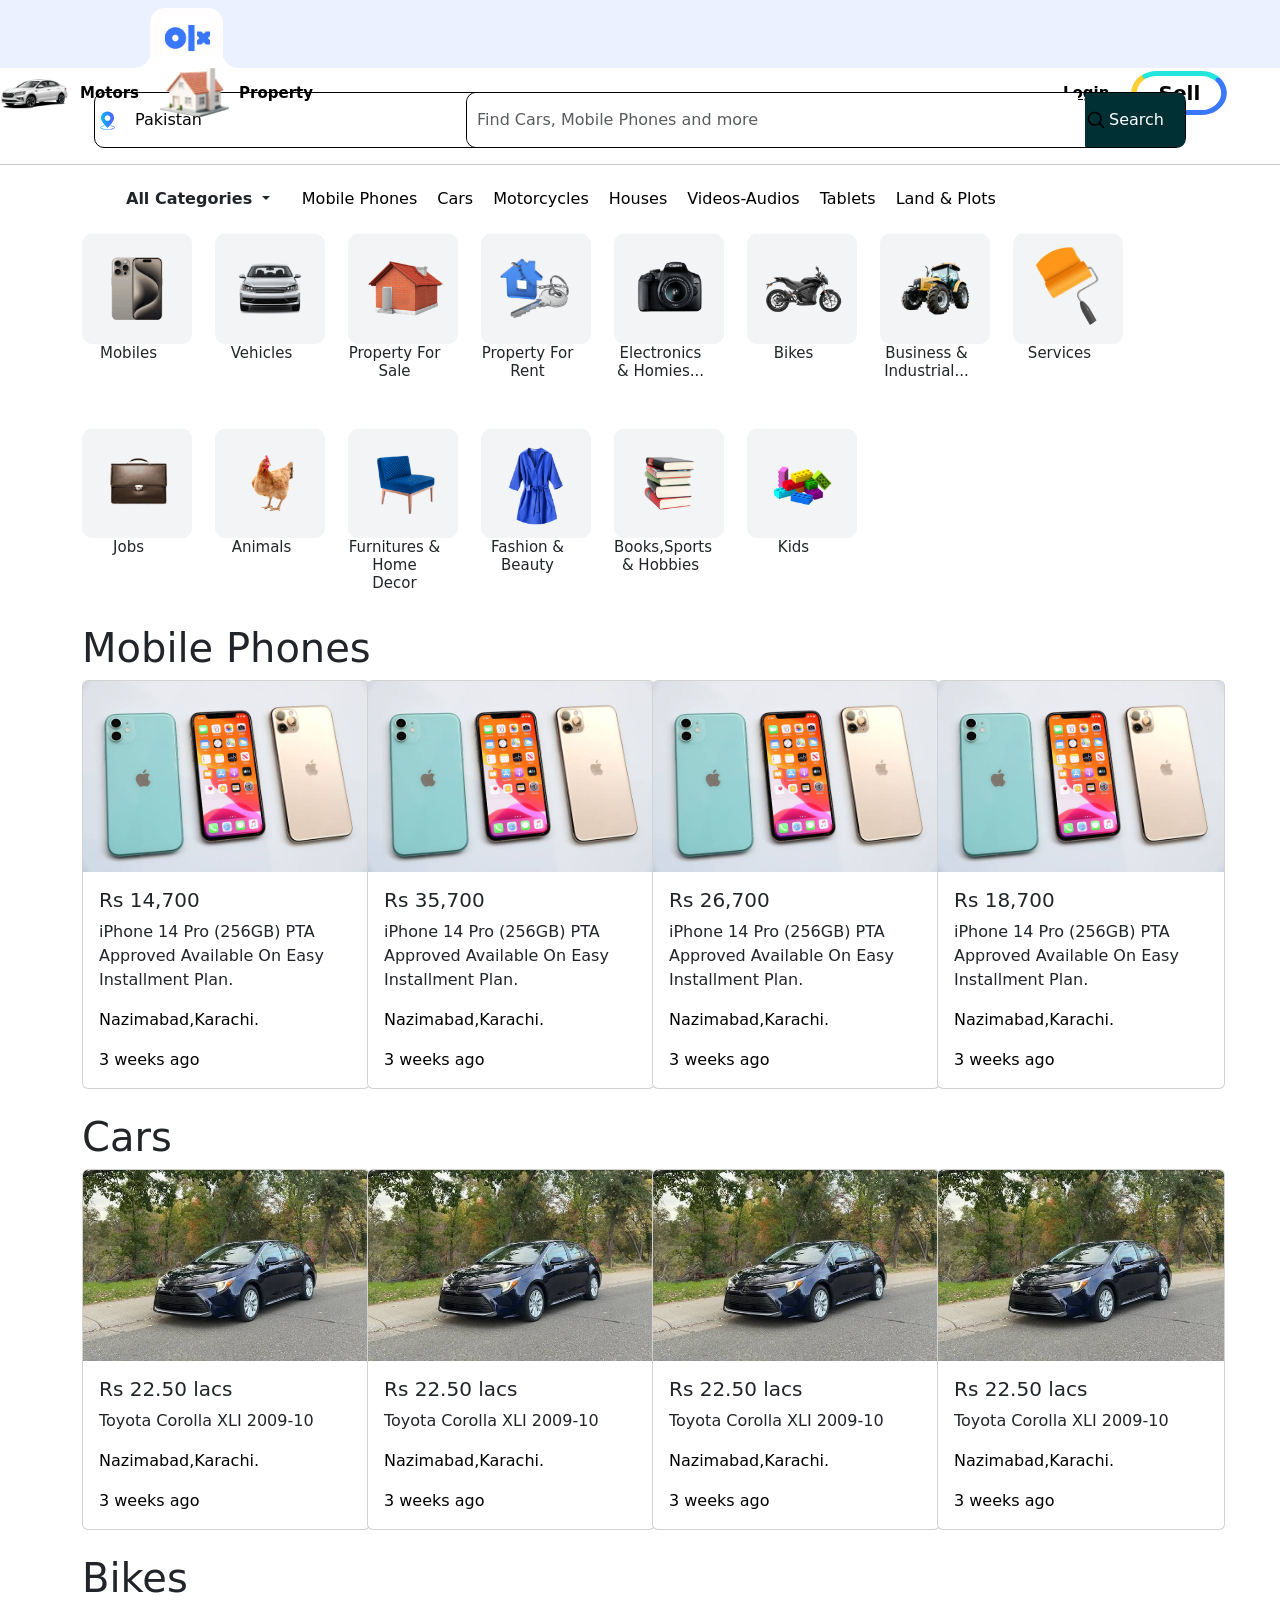
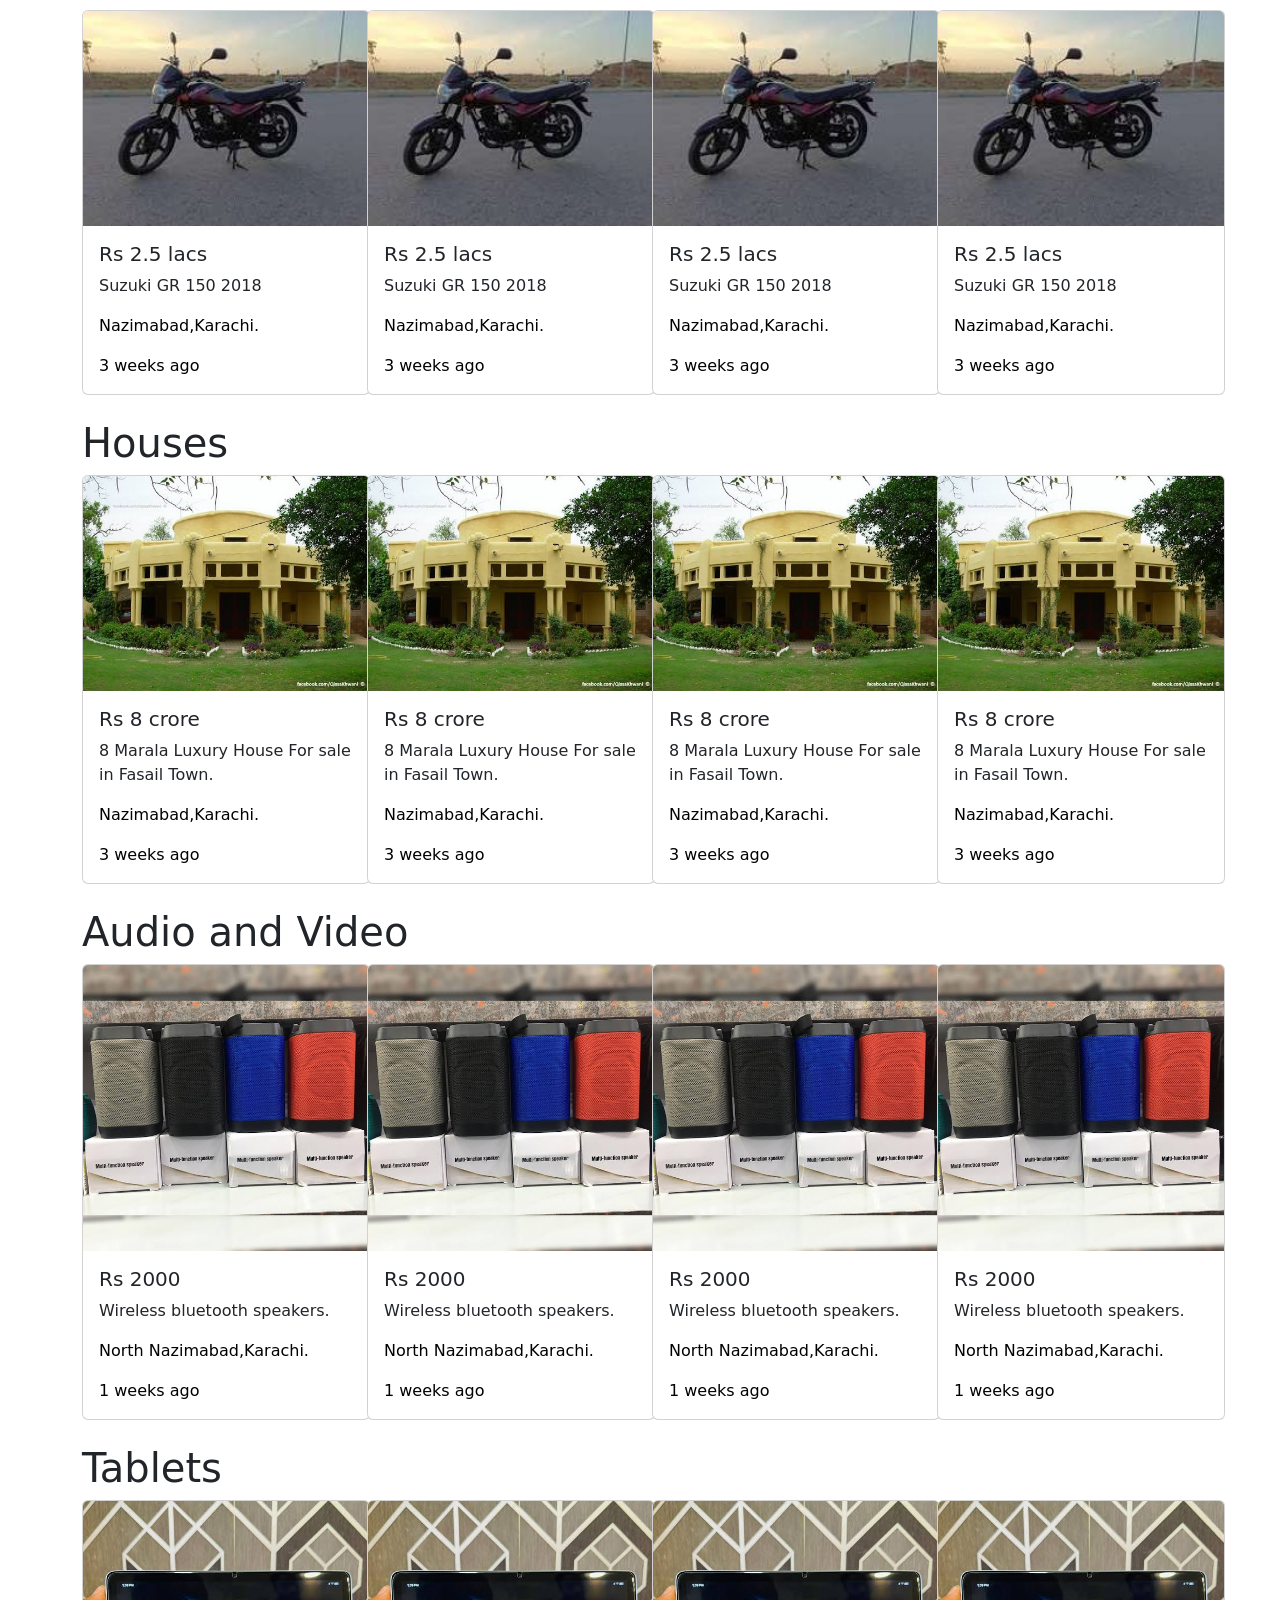
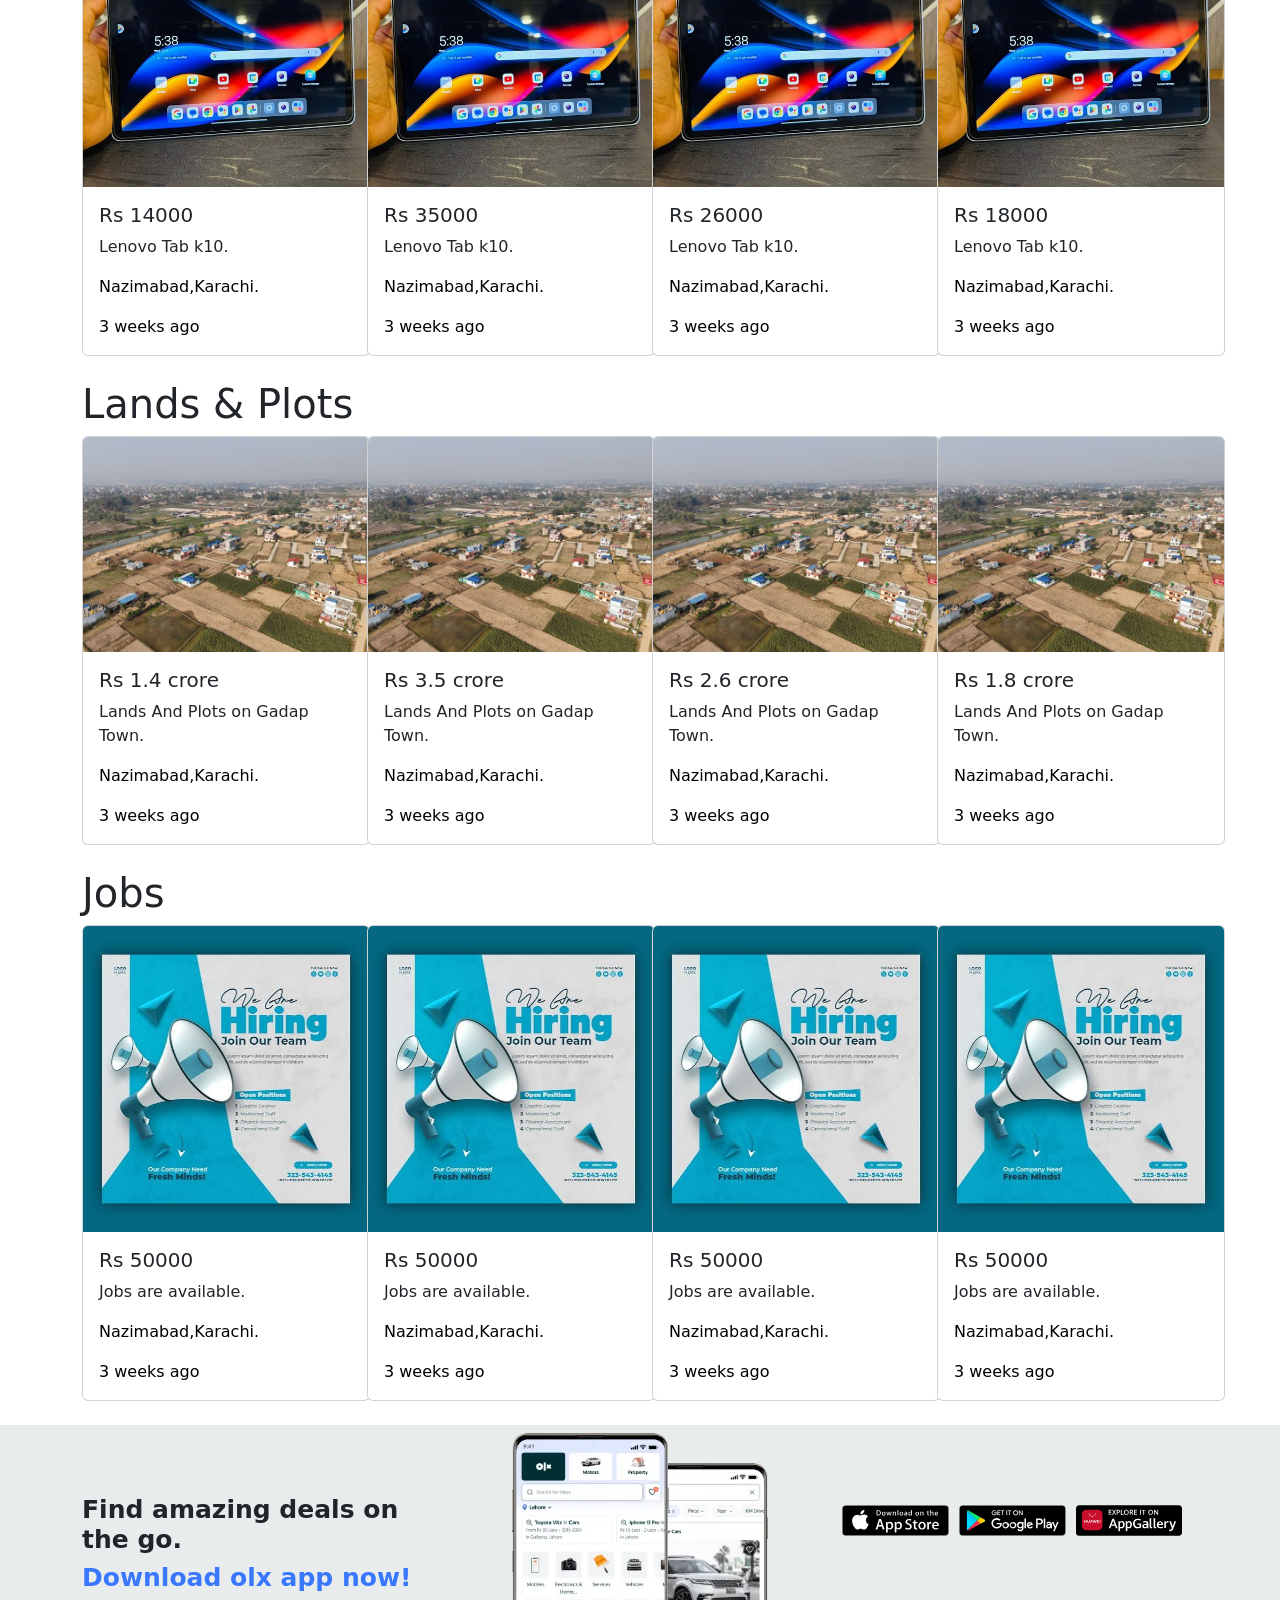
==== index.html @ b4e0772f "Olx Version" ====
<!DOCTYPE html>
<html lang="en">
<head>
    <meta charset="UTF-8">
    <meta name="viewport" content="width=device-width, initial-scale=1.0">
    <link href="https://cdn.jsdelivr.net/npm/bootstrap@5.3.8/dist/css/bootstrap.min.css" rel="stylesheet">
    <link rel="stylesheet" href="style.css">
</head>
<body>
    <nav>
        <div class="navbar" id="nav">
            <div class="logogroup">
            <div class="logo">
                <img src="assets/logo.jpeg" alt="" width="50px" height="50px">
            </div>
                <div class="boxb"></div>
                <div class="boxr"></div>
                <div class="boxl"></div>
            </div>
            <div class="nav-items">
                
            <div class="nav-items1">
                <div class="navimgtxt1">
                    <img src="assets/navcar.png" alt="" width="70px">
                    <a href="#">Motors</a>
                </div>
                 <div class="navimgtxt2">
                    <img src="assets/navproperty.png" alt="" width="70px">
                    <a href="#">Property</a>
                </div>
            </div>
            <div class="nav-items2">
                <div class="navimgtxt3">
                    <a href="#">Login</a>
                </div>
                 <div class="navimgtxt4">
                    <a href="#">Sell</a>
                </div>
            </div>
            </div>
        </div>
    </nav>
  

<br>
<section>
    <div class="container">
  <div class="container text-center">
  <div class="row">
    <div class="col-sm-12 col-md-6 col-lg-4">
  <select class="form-select custom-country" aria-disabled="Pakistan" >
  <option selected disabled>Pakistan <hr></option>
  <option value="1">Lahore <hr></option>
  <option value="2">Karachi <hr></option>
  <option value="3">Faislabad <hr></option>
  <option value="4">Islamabad <hr></option>
  <option value="5">Rawalpindi</option>
</select>
    </div>
    <div class="col-sm-12 col-md-6 col-lg-8">
        <form class="d-flex input-group search-form" role="search">
     <input class="form-control me-2 custom-search" type="search" placeholder="Find Cars, Mobile Phones and more" aria-label="Search">
        <button class="btn btn-outline-success srbtncolor" type="submit">Search</button>
      </form>
    </div>
  </div>
</div>
</div>
</section>
<hr>

<section>
    <div class="container text-center">
  <div class="row">
    <div class="col-sm-12">
        <ul>
           <div class="dropdown">
  <a class="btn dropdown-toggle custom-dropdown" href="#" role="button" data-bs-toggle="dropdown" aria-expanded="false">
    All Categories
  </a>
  <ul class="dropdown-menu custom-menu">
      <table>
            <tr>
                <th>Shop and learn</th>
                <th>Account</th>
                <th>Apple store</th>
                <th>For business</th>
                <th>Apple values</th>
            </tr>
            <tr>
                <td>Store</td>
                <td>Manage your account</td>
                <td>Find a store</td>
                <td>Apple and business</td>
                <td>Accessibility</td>
            </tr>
              <tr>
                <td>Mac</td>
                <td>Apple store account</td>
                <td>Genius bar</td>
                <td>Shop for business</td>
                <td>Education</td>
            </tr>
              <tr>
                <td>Ipasd</td>
                <td>icloude.com</td>
                <td>Today at apple</td>
                <td></td>
                <td>Environment</td>
            </tr>
              <tr>
                <td>Iphone</td>
                <td></td>
                <td>Group reservation</td>
                <th>For Education</th>
                <td>Inclusion and diversity</td>
            </tr>
              <tr>
                <td>Watch</td>
                <th>Entertainment</th>
                <td>Apple camp</td>
                <td>Apple education</td>
                <td>Privacy</td>
            </tr>
              <tr>
                <td>Vision</td>
                <td>Apple one</td>
                <td>Apple store app</td>
                <td>Shop for k-12</td>
                <td>Racial equity and justice</td>
            </tr>
              <tr>
                <td>Airpods</td>
                <td>Apple TV</td>
                <td>Certified Refurbished</td>
                <td>Shop for collage</td>
                <td>Supply chain innovation</td>
            </tr>
              <tr>
                <td>TV Home</td>
                <td>Apple Music</td>
                <td>Apple upgrade</td>
                <th>For health care</th>
                <td></td>
            </tr>
                <tr>
                <td>Airtags</td>
                <td>Apple arcade</td>
                <td>Apple trade in</td>
                <td>Apple health and care</td>
                <th>About people</th>
            </tr>
                <tr>
                <td>Accessories</td>
                <td>Apple Fitness+</td>
                <td>Financing</td>
                <td></td>
                <td>Newsroom</td>
            </tr>
                <tr>
                <td>Gift cards</td>
                <td>Apple News+</td>
                <td>Carrer deals at apple</td>
                <th>For Government</th>
                <td>Apple leadership</td>
            </tr>
                <tr>
                <td></td>
                <td>Apple Podcasts</td>
                <td>Order status</td>
                <td>Apple and Government</td>
                <td>Carrer opportunities</td>
            </tr>
                <tr>
                <th>Apple Wallets</th>
                <td>Apple books</td>
                <td>Shopping help</td>
                <td>Shop for veterans and military</td>
                <td>Investors</td>
            </tr>
                <tr>
                <td>Wallets</td>
                <td>App store</td>
                <td></td>
                <td>Shop for state and local employees</td>
                <td>Ethics and compliance</td>
            </tr>
                <tr>
                <td>Apple ard</td>
                <td></td>
                <td></td>
                <td>Shop for federal employees</td>
                <td>Events</td>
            </tr>
                <tr>
                <td>Apple pay</td>
                <td></td>
                <td></td>
                <td></td>
                <td>Contact Apple</td>
            </tr>
                <tr>
                <td>Apple cash</td>
                <td></td>
                <td></td>
                <td></td>
                <td></td>
            </tr>
        </table>>
  </ul>
</div>
            <li><a href="#">Mobile Phones</a></li>
            <li><a href="#">Cars</a></li>
            <li><a href="#">Motorcycles</a></li>
            <li><a href="#">Houses</a></li>
            <li><a href="#">Videos-Audios</a></li>
            <li><a href="#">Tablets</a></li>
            <li><a href="#">Land & Plots</a></li>
        </ul>
    </div>
  </div>
</div>
</section>
<div class="container">
    <div class="row">
        <div class="images">
     <div class="col-sm-1">
     <div class="img1"><img src="assets/iphone.png" alt="" width="110px">
        <h3>Mobiles</h3>
     </div>
     </div>
       <div class="col-sm-1">
     <div class="img1"><img src="assets/car.png" alt="" width="110px">
        <h3>Vehicles</h3>
     </div>
     </div>
       <div class="col-sm-1">
     <div class="img1"><img src="assets/propsale.png" alt="" width="110px">
        <h3>Property For Sale</h3>
     </div>
     </div>
       <div class="col-sm-1">
     <div class="img1"><img src="assets/proprnt.png" alt="" width="110px">
        <h3>Property For Rent</h3>
     </div>
     </div>
       <div class="col-sm-1">
     <div class="img1"><img src="assets/camera.png" alt="" width="110px">
        <h3>Electronics & Homies...</h3>
     </div>
     </div>
       <div class="col-sm-1">
     <div class="img1"><img src="assets/bike.png" alt="" width="110px">
        <h3>Bikes</h3>
     </div>
     </div>
       <div class="col-sm-1">
     <div class="img1"><img src="assets/truck.png" alt="" width="110px">
        <h3>Business & Industrial...</h3>
     </div>
     </div>
       <div class="col-sm-1">
     <div class="img1"><img src="assets/brush.png" alt="" width="110px">
        <h3>Services</h3>
     </div>
     </div>
       <div class="col-sm-1">
     <div class="img1"><img src="assets/bag.png" alt="" width="110px">
        <h3>Jobs</h3>
     </div>
     </div>
       <div class="col-sm-1">
     <div class="img1"><img src="assets/chick.png" alt="" width="110px">
        <h3>Animals</h3>
     </div>
     </div>
       <div class="col-sm-1">
     <div class="img1"><img src="assets/chair.png" alt="" width="110px">
        <h3>Furnitures & Home Decor</h3>
     </div>
     </div>
       <div class="col-sm-1">
     <div class="img1"><img src="assets/clothes.png" alt="" width="110px">
        <h3>Fashion & Beauty</h3>
     </div>
     </div>
       <div class="col-sm-1">
     <div class="img1"><img src="assets/books.png" alt="" width="110px">
        <h3>Books,Sports & Hobbies</h3>
     </div>
     </div>
       <div class="col-sm-1">
     <div class="img1"><img src="assets/toys.png" alt="" width="110px">
        <h3>Kids</h3>
     </div>
     </div>

     </div>
    </div>
</div>
 <br>
   
<div class="container">
    <div class="row">
         <h1>Mobile Phones</h1>
        <div class="col-sm-3">
            <div class="card" style="width: 18rem;">
  <img src="assets/mobiles.jfif" class="card-img-top" alt="...">
  <div class="card-body">
    <h5 class="card-title">Rs 14,700</h5>
    <p class="card-text">iPhone 14 Pro (256GB) PTA Approved Available On Easy Installment Plan.</p>
    <p class="card-text cardtxt">Nazimabad,Karachi. <ago class="z"></ago></p>
    <p class="card-text cardtxt">3 weeks ago</p>
  </div>
</div>
        </div>
         <div class="col-sm-3">
            <div class="card" style="width: 18rem;">
  <img src="assets/mobiles.jfif" class="card-img-top" alt="...">
  <div class="card-body">
    <h5 class="card-title">Rs 35,700</h5>
    <p class="card-text">iPhone 14 Pro (256GB) PTA Approved Available On Easy Installment Plan.</p>
    <p class="card-text cardtxt">Nazimabad,Karachi. <ago class="z"></ago></p>
    <p class="card-text cardtxt">3 weeks ago</p>
  </div>
</div>
        </div>
         <div class="col-sm-3">
            <div class="card" style="width: 18rem;">
  <img src="assets/mobiles.jfif" class="card-img-top" alt="...">
  <div class="card-body">
    <h5 class="card-title">Rs 26,700</h5>
    <p class="card-text">iPhone 14 Pro (256GB) PTA Approved Available On Easy Installment Plan.</p>
    <p class="card-text cardtxt">Nazimabad,Karachi. <ago class="z"></ago></p>
    <p class="card-text cardtxt">3 weeks ago</p>
  </div>
</div>
        </div>
         <div class="col-sm-3">
            <div class="card" style="width: 18rem;">
  <img src="assets/mobiles.jfif" class="card-img-top" alt="...">
  <div class="card-body">
    <h5 class="card-title">Rs 18,700</h5>
    <p class="card-text">iPhone 14 Pro (256GB) PTA Approved Available On Easy Installment Plan.</p>
    <p class="card-text cardtxt">Nazimabad,Karachi. <ago class="z"></ago></p>
    <p class="card-text cardtxt">3 weeks ago</p>
  </div>
</div>
        </div>
        
    </div>
</div>
<br>
<div class="container">
    <div class="row">
         <h1>Cars</h1>
        <div class="col-sm-3">
            <div class="card" style="width: 18rem;">
  <img src="assets/corolla.jfif" class="card-img-top" alt="...">
  <div class="card-body">
    <h5 class="card-title">Rs 22.50 lacs</h5>
    <p class="card-text">Toyota Corolla XLI 2009-10</p>
    <p class="card-text cardtxt">Nazimabad,Karachi. <ago class="z"></ago></p>
    <p class="card-text cardtxt">3 weeks ago</p>
  </div>
</div>
        </div>
         <div class="col-sm-3">
            <div class="card" style="width: 18rem;">
  <img src="assets/corolla.jfif" class="card-img-top" alt="...">
  <div class="card-body">
    <h5 class="card-title">Rs 22.50 lacs</h5>
    <p class="card-text">Toyota Corolla XLI 2009-10</p>
    <p class="card-text cardtxt">Nazimabad,Karachi. <ago class="z"></ago></p>
    <p class="card-text cardtxt">3 weeks ago</p>
  </div>
</div>
        </div>
         <div class="col-sm-3">
            <div class="card" style="width: 18rem;">
  <img src="assets/corolla.jfif" class="card-img-top" alt="...">
  <div class="card-body">
    <h5 class="card-title">Rs 22.50 lacs</h5>
    <p class="card-text">Toyota Corolla XLI 2009-10</p>
    <p class="card-text cardtxt">Nazimabad,Karachi. <ago class="z"></ago></p>
    <p class="card-text cardtxt">3 weeks ago</p>
  </div>
</div>
        </div>
         <div class="col-sm-3">
            <div class="card" style="width: 18rem;">
  <img src="assets/corolla.jfif" class="card-img-top" alt="...">
  <div class="card-body">
    <h5 class="card-title">Rs 22.50 lacs</h5>
    <p class="card-text">Toyota Corolla XLI 2009-10</p>
    <p class="card-text cardtxt">Nazimabad,Karachi. <ago class="z"></ago></p>
    <p class="card-text cardtxt">3 weeks ago</p>
  </div>
</div>
        </div>
        
    </div>
</div>
<br>
<div class="container">
    <div class="row">
         <h1>Bikes</h1>
        <div class="col-sm-3">
            <div class="card" style="width: 18rem;">
  <img src="assets/150.jfif" class="card-img-top" alt="...">
  <div class="card-body">
    <h5 class="card-title">Rs 2.5 lacs</h5>
    <p class="card-text">Suzuki GR 150 2018</p>
    <p class="card-text cardtxt">Nazimabad,Karachi. <ago class="z"></ago></p>
    <p class="card-text cardtxt">3 weeks ago</p>
  </div>
</div>
        </div>
         <div class="col-sm-3">
            <div class="card" style="width: 18rem;">
  <img src="assets/150.jfif" class="card-img-top" alt="...">
  <div class="card-body">
    <h5 class="card-title">Rs 2.5 lacs</h5>
    <p class="card-text">Suzuki GR 150 2018</p>
    <p class="card-text cardtxt">Nazimabad,Karachi. <ago class="z"></ago></p>
    <p class="card-text cardtxt">3 weeks ago</p>
  </div>
</div>
        </div>
         <div class="col-sm-3">
            <div class="card" style="width: 18rem;">
  <img src="assets/150.jfif" class="card-img-top" alt="...">
  <div class="card-body">
    <h5 class="card-title">Rs 2.5 lacs</h5>
    <p class="card-text">Suzuki GR 150 2018</p>
    <p class="card-text cardtxt">Nazimabad,Karachi. <ago class="z"></ago></p>
    <p class="card-text cardtxt">3 weeks ago</p>
  </div>
</div>
        </div>
         <div class="col-sm-3">
            <div class="card" style="width: 18rem;">
  <img src="assets/150.jfif" class="card-img-top" alt="...">
  <div class="card-body">
    <h5 class="card-title">Rs 2.5 lacs</h5>
    <p class="card-text">Suzuki GR 150 2018</p>
    <p class="card-text cardtxt">Nazimabad,Karachi. <ago class="z"></ago></p>
    <p class="card-text cardtxt">3 weeks ago</p>
  </div>
</div>
        </div>
        
    </div>
</div>
<br>
<div class="container">
    <div class="row">
         <h1>Houses</h1>
        <div class="col-sm-3">
            <div class="card" style="width: 18rem;">
  <img src="assets/houses.jfif" class="card-img-top" alt="...">
  <div class="card-body">
    <h5 class="card-title">Rs 8 crore</h5>
    <p class="card-text">8 Marala Luxury House For sale in Fasail Town.</p>
    <p class="card-text cardtxt">Nazimabad,Karachi. <ago class="z"></ago></p>
    <p class="card-text cardtxt">3 weeks ago</p>
  </div>
</div>
        </div>
         <div class="col-sm-3">
            <div class="card" style="width: 18rem;">
  <img src="assets/houses.jfif" class="card-img-top" alt="...">
  <div class="card-body">
    <h5 class="card-title">Rs 8 crore</h5>
    <p class="card-text">8 Marala Luxury House For sale in Fasail Town.</p>
    <p class="card-text cardtxt">Nazimabad,Karachi. <ago class="z"></ago></p>
    <p class="card-text cardtxt">3 weeks ago</p>
  </div>
</div>
        </div>
         <div class="col-sm-3">
            <div class="card" style="width: 18rem;">
  <img src="assets/houses.jfif" class="card-img-top" alt="...">
  <div class="card-body">
    <h5 class="card-title">Rs 8 crore</h5>
    <p class="card-text">8 Marala Luxury House For sale in Fasail Town.</p>
    <p class="card-text cardtxt">Nazimabad,Karachi. <ago class="z"></ago></p>
    <p class="card-text cardtxt">3 weeks ago</p>
  </div>
</div>
        </div>
         <div class="col-sm-3">
            <div class="card" style="width: 18rem;">
  <img src="assets/houses.jfif" class="card-img-top" alt="...">
  <div class="card-body">
    <h5 class="card-title">Rs 8 crore</h5>
    <p class="card-text">8 Marala Luxury House For sale in Fasail Town.</p>
    <p class="card-text cardtxt">Nazimabad,Karachi. <ago class="z"></ago></p>
    <p class="card-text cardtxt">3 weeks ago</p>
  </div>
</div>
        </div>
        
    </div>
</div>
<br>
<div class="container">
    <div class="row">
         <h1>Audio and Video</h1>
        <div class="col-sm-3">
            <div class="card" style="width: 18rem;">
  <img src="assets/speaker.jfif" class="card-img-top" alt="...">
  <div class="card-body">
    <h5 class="card-title">Rs 2000</h5>
    <p class="card-text">Wireless bluetooth speakers.</p>
    <p class="card-text cardtxt">North Nazimabad,Karachi. <ago class="z"></ago></p>
    <p class="card-text cardtxt">1 weeks ago</p>
  </div>
</div>
        </div>
         <div class="col-sm-3">
            <div class="card" style="width: 18rem;">
  <img src="assets/speaker.jfif" class="card-img-top" alt="...">
  <div class="card-body">
    <h5 class="card-title">Rs 2000</h5>
    <p class="card-text">Wireless bluetooth speakers.</p>
    <p class="card-text cardtxt">North Nazimabad,Karachi. <ago class="z"></ago></p>
    <p class="card-text cardtxt">1 weeks ago</p>
  </div>
</div>
        </div>
         <div class="col-sm-3">
            <div class="card" style="width: 18rem;">
  <img src="assets/speaker.jfif" class="card-img-top" alt="...">
  <div class="card-body">
    <h5 class="card-title">Rs 2000</h5>
    <p class="card-text">Wireless bluetooth speakers.</p>
    <p class="card-text cardtxt">North Nazimabad,Karachi. <ago class="z"></ago></p>
    <p class="card-text cardtxt">1 weeks ago</p>
  </div>
</div>
        </div>
         <div class="col-sm-3">
            <div class="card" style="width: 18rem;">
  <img src="assets/speaker.jfif" class="card-img-top" alt="...">
  <div class="card-body">
    <h5 class="card-title">Rs 2000</h5>
    <p class="card-text">Wireless bluetooth speakers.</p>
    <p class="card-text cardtxt">North Nazimabad,Karachi. <ago class="z"></ago></p>
    <p class="card-text cardtxt">1 weeks ago</p>
  </div>
</div>
        </div>
        
    </div>
</div>
<br>
<div class="container">
    <div class="row">
         <h1>Tablets</h1>
        <div class="col-sm-3">
            <div class="card" style="width: 18rem;">
  <img src="assets/tablets.jfif" class="card-img-top" alt="...">
  <div class="card-body">
    <h5 class="card-title">Rs 14000</h5>
    <p class="card-text">Lenovo Tab k10.</p>
    <p class="card-text cardtxt">Nazimabad,Karachi. <ago class="z"></ago></p>
    <p class="card-text cardtxt">3 weeks ago</p>
  </div>
</div>
        </div>
         <div class="col-sm-3">
            <div class="card" style="width: 18rem;">
  <img src="assets/tablets.jfif" class="card-img-top" alt="...">
  <div class="card-body">
    <h5 class="card-title">Rs 35000</h5>
    <p class="card-text">Lenovo Tab k10.</p>
    <p class="card-text cardtxt">Nazimabad,Karachi. <ago class="z"></ago></p>
    <p class="card-text cardtxt">3 weeks ago</p>
  </div>
</div>
        </div>
         <div class="col-sm-3">
            <div class="card" style="width: 18rem;">
  <img src="assets/tablets.jfif" class="card-img-top" alt="...">
  <div class="card-body">
    <h5 class="card-title">Rs 26000</h5>
    <p class="card-text">Lenovo Tab k10.</p>
    <p class="card-text cardtxt">Nazimabad,Karachi. <ago class="z"></ago></p>
    <p class="card-text cardtxt">3 weeks ago</p>
  </div>
</div>
        </div>
         <div class="col-sm-3">
            <div class="card" style="width: 18rem;">
  <img src="assets/tablets.jfif" class="card-img-top" alt="...">
  <div class="card-body">
    <h5 class="card-title">Rs 18000</h5>
    <p class="card-text">Lenovo Tab k10.</p>
    <p class="card-text cardtxt">Nazimabad,Karachi. <ago class="z"></ago></p>
    <p class="card-text cardtxt">3 weeks ago</p>
  </div>
</div>
        </div>
        
    </div>
</div>
<br>
<div class="container">
    <div class="row">
         <h1>Lands & Plots</h1>
        <div class="col-sm-3">
            <div class="card" style="width: 18rem;">
  <img src="assets/lands.jfif" class="card-img-top" alt="...">
  <div class="card-body">
    <h5 class="card-title">Rs 1.4 crore</h5>
    <p class="card-text">Lands And Plots on Gadap Town.</p>
    <p class="card-text cardtxt">Nazimabad,Karachi. <ago class="z"></ago></p>
    <p class="card-text cardtxt">3 weeks ago</p>
  </div>
</div>
        </div>
         <div class="col-sm-3">
            <div class="card" style="width: 18rem;">
  <img src="assets/lands.jfif" class="card-img-top" alt="...">
  <div class="card-body">
    <h5 class="card-title">Rs 3.5 crore</h5>
    <p class="card-text">Lands And Plots on Gadap Town.</p>
    <p class="card-text cardtxt">Nazimabad,Karachi. <ago class="z"></ago></p>
    <p class="card-text cardtxt">3 weeks ago</p>
  </div>
</div>
        </div>
         <div class="col-sm-3">
            <div class="card" style="width: 18rem;">
  <img src="assets/lands.jfif" class="card-img-top" alt="...">
  <div class="card-body">
    <h5 class="card-title">Rs 2.6 crore</h5>
    <p class="card-text">Lands And Plots on Gadap Town.</p>
    <p class="card-text cardtxt">Nazimabad,Karachi. <ago class="z"></ago></p>
    <p class="card-text cardtxt">3 weeks ago</p>
  </div>
</div>
        </div>
         <div class="col-sm-3">
            <div class="card" style="width: 18rem;">
  <img src="assets/lands.jfif" class="card-img-top" alt="...">
  <div class="card-body">
    <h5 class="card-title">Rs 1.8 crore</h5>
    <p class="card-text">Lands And Plots on Gadap Town.</p>
    <p class="card-text cardtxt">Nazimabad,Karachi. <ago class="z"></ago></p>
    <p class="card-text cardtxt">3 weeks ago</p>
  </div>
</div>
        </div>
        
    </div>
</div>
<br>
<div class="container">
    <div class="row">
         <h1>Jobs</h1>
        <div class="col-sm-3">
            <div class="card" style="width: 18rem;">
  <img src="assets/post job.jfif" class="card-img-top" alt="...">
  <div class="card-body">
    <h5 class="card-title">Rs 50000</h5>
    <p class="card-text">Jobs are available.</p>
    <p class="card-text cardtxt">Nazimabad,Karachi. <ago class="z"></ago></p>
    <p class="card-text cardtxt">3 weeks ago</p>
  </div>
</div>
        </div>
         <div class="col-sm-3">
            <div class="card" style="width: 18rem;">
  <img src="assets/post job.jfif" class="card-img-top" alt="...">
  <div class="card-body">
    <h5 class="card-title">Rs 50000</h5>
    <p class="card-text">Jobs are available.</p>
    <p class="card-text cardtxt">Nazimabad,Karachi. <ago class="z"></ago></p>
    <p class="card-text cardtxt">3 weeks ago</p>
  </div>
</div>
        </div>
         <div class="col-sm-3">
            <div class="card" style="width: 18rem;">
  <img src="assets/post job.jfif" class="card-img-top" alt="...">
  <div class="card-body">
    <h5 class="card-title">Rs 50000</h5>
    <p class="card-text">Jobs are available.</p>
    <p class="card-text cardtxt">Nazimabad,Karachi. <ago class="z"></ago></p>
    <p class="card-text cardtxt">3 weeks ago</p>
  </div>
</div>
        </div>
         <div class="col-sm-3">
            <div class="card" style="width: 18rem;">
  <img src="assets/post job.jfif" class="card-img-top" alt="...">
  <div class="card-body">
    <h5 class="card-title">Rs 50000</h5>
    <p class="card-text">Jobs are available.</p>
    <p class="card-text cardtxt">Nazimabad,Karachi. <ago class="z"></ago></p>
    <p class="card-text cardtxt">3 weeks ago</p>
  </div>
</div>
        </div>
        
    </div>
</div>
<br>


      <div class="boxuf">
        <div class="container text-center">
  <div class="row">
    <div class="col-12 col-md-6 col-lg-4">
        <div class="uftxt">
        <h2 class="uftxt1">Find amazing deals on the go.</h2>  
        <h2 class="uftxt2">Download olx app now!</h2>   
        </div>
    </div>
    <div class="col-12 col-md-6 col-lg-4">
        <div class="ufimg">
      <img src="assets/ufimg.webp" alt="">
      </div>
        </div>
    <div class="col-12 col-md-6 col-lg-4">
      <div class="ufbtn">
        <img src="assets/apple btn.svg" alt="">
        <img src="assets/playstore btn.svg" alt="">
        <img src="assets/huwawe btn.svg" alt="">
      </div>
    </div>
  </div>
</div>
</body>
<script src="https://cdn.jsdelivr.net/npm/@popperjs/core@2.11.8/dist/umd/popper.min.js" integrity="sha384-I7E8VVD/ismYTF4hNIPjVp/Zjvgyol6VFvRkX/vR+Vc4jQkC+hVqc2pM8ODewa9r" crossorigin="anonymous"></script>
<script src="https://cdn.jsdelivr.net/npm/bootstrap@5.3.8/dist/js/bootstrap.min.js" integrity="sha384-G/EV+4j2dNv+tEPo3++6LCgdCROaejBqfUeNjuKAiuXbjrxilcCdDz6ZAVfHWe1Y" crossorigin="anonymous"></script>
</html>
---- style.css ----
.navbar{
display: flex;
    width: 100%;
    height: 68px;
    background-color: #EBF1FF;
    align-items: center;
    position: sticky;
    top: 2;
}
.logogroup{
    display: flex;
    align-items: end;
    justify-content: center;
}
.logo{
    margin-left: 150px; 
    border-top-left-radius: 15px;
    border-top-right-radius: 15px;
    overflow-y: hidden;
    /* border: 1px solid red; */
    background-color: rgb(255, 253, 253);
    justify-content: center;
    height: 60px;
    width: 73px;
    display: flex;
    align-items: center;
}

.boxb{
    width: 150px;
    background-color: white;
    height: 10px;
    margin-left: -125px;
}
.boxr{
    background-color: #EBF1FF;
    width: 50px;
    border-bottom-left-radius: 15px;
    height: 20px;
    margin-left: -25px;
}
.boxl{
    background-color: #EBF1FF;
    width: 55px;
    border-bottom-right-radius: 15px;
    height: 20px;
    margin-left: -178px;
}
.nav-items{
    display: flex;
    align-items: center;
    margin-right: 90px;
    gap: 750px;

}
.nav-items1{
    /* width: 30px; */
    display: flex;
    align-items: center;
    gap: 20px;
}
.navimgtxt1, .navimgtxt2{
    display: flex;
    justify-content: center;
    align-items: center;
    gap: 10px;
}
.navimgtxt1 a, .navimgtxt2 a{
    font-size: 15px;
    color: black;
    text-decoration: none;
    font-weight: 600;
}
.nav-items2{
    display: flex;
    align-items: center;
    gap: 20px;
}
.navimgtxt4 a{
    width: 100px;
    height: 50px;
    background-image: url("./assets/navsellimg.svg");
    background-size: 100%;
    background-repeat: no-repeat;
    background-position: center;
    display: flex;
    justify-content: center;
    align-items: center;
    font-size:20px;
    text-decoration: none;
    font-weight: 700;
    color: black;
}
.navimgtxt3 a{
    font-size: 15px;
    text-decoration: underline;
    color: black;
    font-weight: 600;
}
.navimgtxt3 a:hover{
    text-decoration: none;
    color: black;
}

.custom-country {
    padding:15px 0 15px 40px;
    color: black;
    width: 400px;
    border-radius: 10px ;
    background-image: url(assets/location.svg);
    background-position:left;
    background-size: 25px;
    border: 1px solid black;

}

.custom-search{
    padding:15px 0 15px 10px;
    border-radius: 10px;
    width: 80%;
    color: black;
    border: none;
    display: flex;
}
.search-form{
    display: flex;
    gap: 0;
    border: 1px solid black;
    border-radius: 10px;
}
.srbtncolor{
    background-color: #002F34;
    border-color: #002F34;
    color: white;
    background-image: url(assets/search.svg);
    background-position: left;
    background-repeat: no-repeat;
    width: 100px;
    padding-left: 15px;
    background-size: 20px;
}
.srbtncolor:hover{
    background-color: #002F34;
    border: none;
}
.srbtncolor:active{
    background-color: #002F34;
    border: none;
}
ul{
    display: flex;
    list-style: none;
    gap: 20px;
    align-items: center;
}
.custom-dropdown:hover
{
    background-color: transparent;
    border: none;
    color: black;
}
.custom-dropdown{
    font-weight: 600;
    border: none;
}
 a{
    color: black;
    text-decoration: none;
}
a:hover{
    color: blue;
}
.custom-menu{
    width: 1200px;
    height: 400px;
    overflow-y: scroll;
    padding-left: 40px;
}


table{
    border: none;
    display: flex;
    justify-content: center; 
}
th{
    padding: 5px 50px;
    text-align: left;
    color: black;
    font-weight: 600;
}
td{
    padding: 5px 50px;
    text-align: left;
    font-weight: 400;
    color: rgb(23, 23, 23);
    font-size: small;
}
.images{
    display: flex;
    flex-wrap: wrap;
    gap: 40px;
    border-radius: 10px;
    overflow: hidden;
}
.images h3{
    font-size: 15px;
    text-align: center;
}
.cardtxt{
    color: rgb(0, 0, 0);
    font-weight: 200;
}
.boxuf{
    width: 100%;
    background-color: #E8ECEC;
    height: 200px;
}
.uftxt{
    display: flex;
    flex-direction: column;
    margin-top: 70px;
}
.uftxt1{
    font-size: 25px;
    text-align: left;
    font-weight: 700;
}
.uftxt2{
    font-size: 25px;
    text-align: left;
    color: #3A77FF;
    font-weight: 700;
}
.ufimg{
    display: flex;
    /* overflow: hidden; */
    width: 100%;
    height: 200px;
    /* border: 1px solid red; */
    justify-content: center;
}
.ufbtn{
    display: flex;
    width: 30%;
    gap: 10px;
    margin-top: 80px;
}
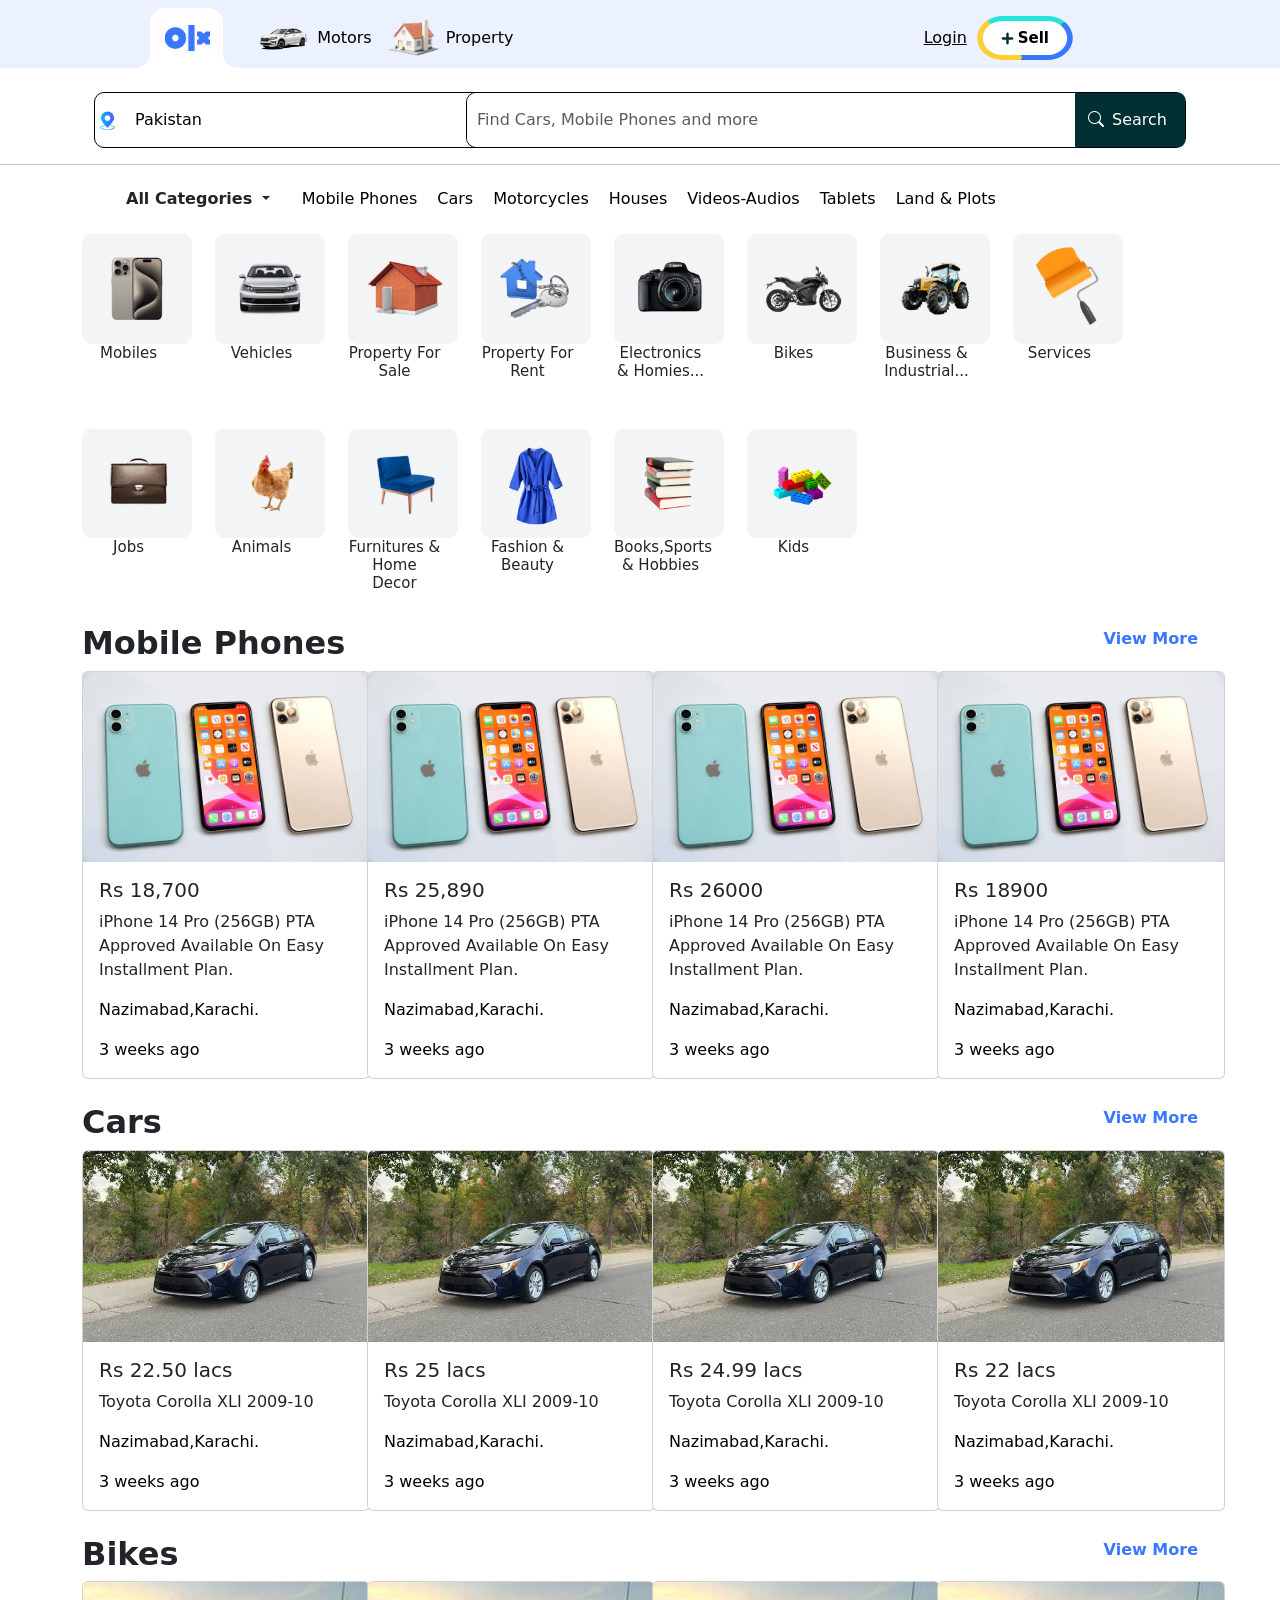
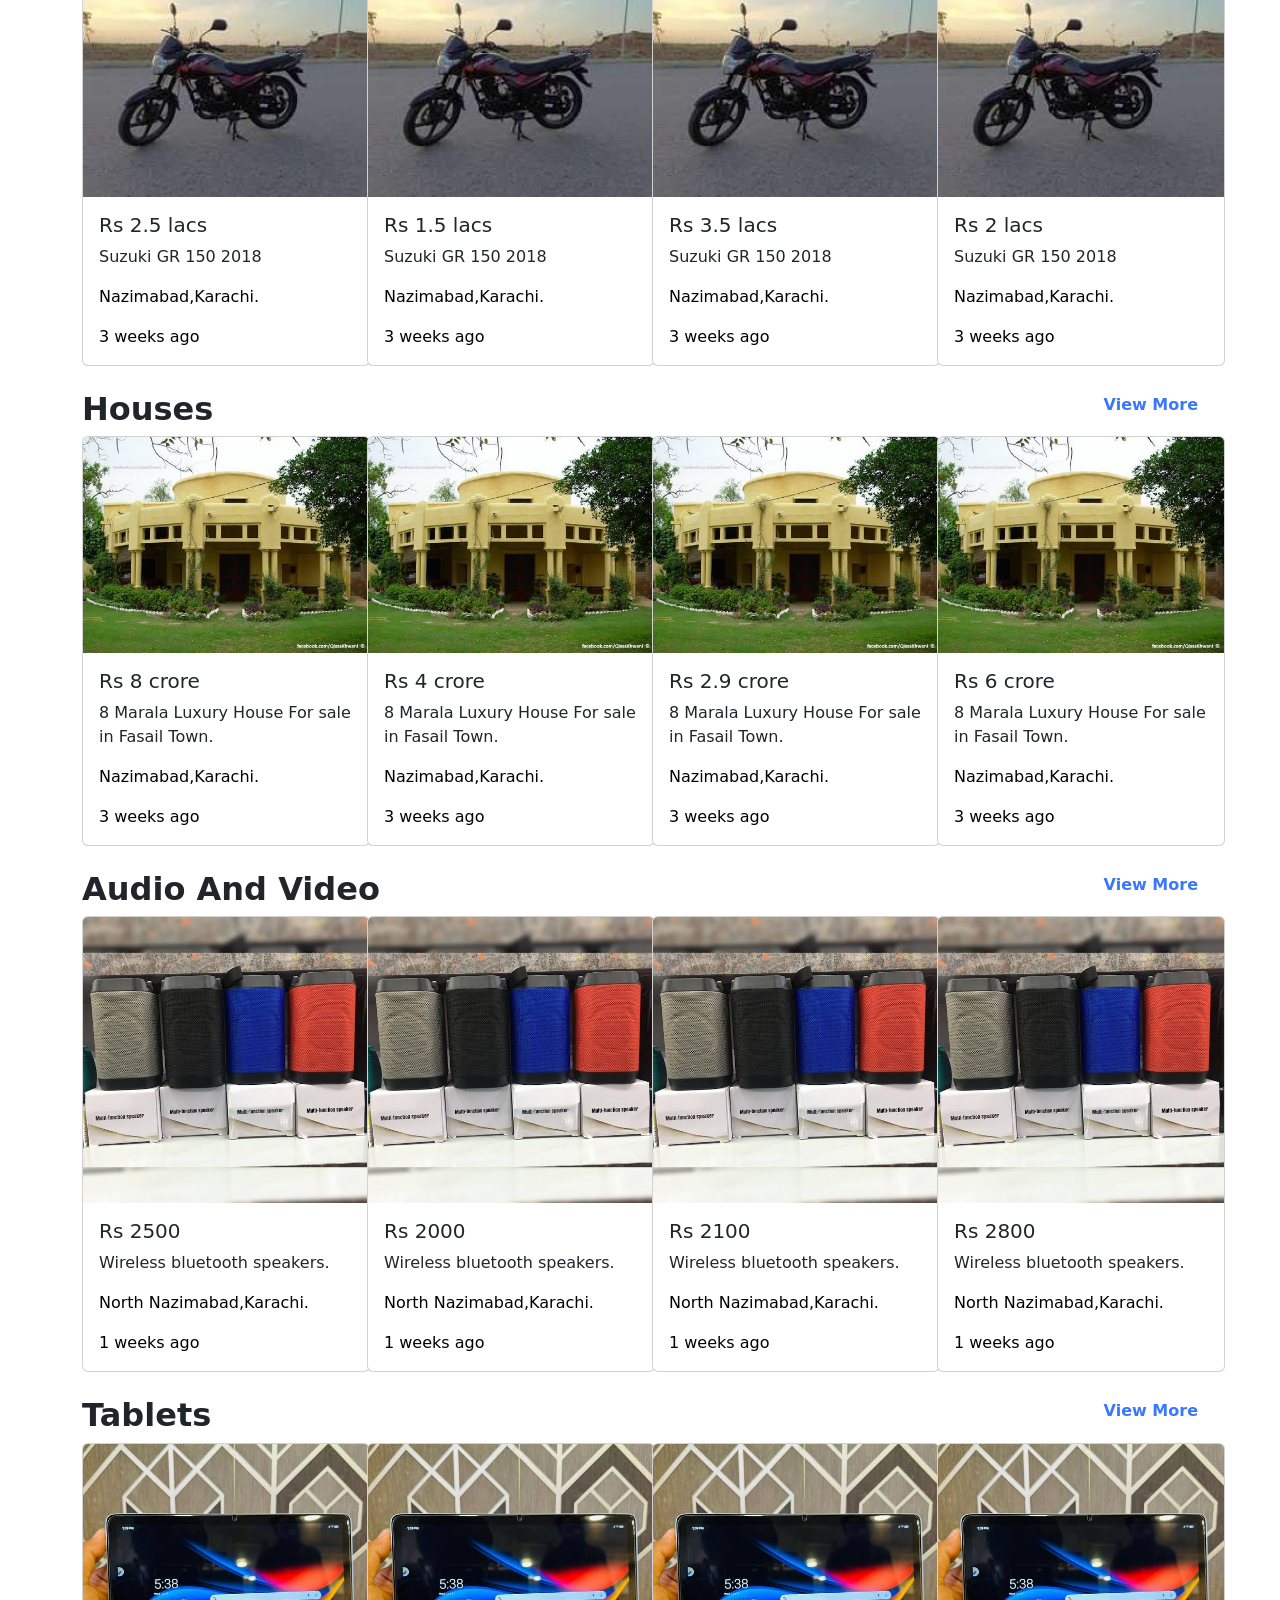
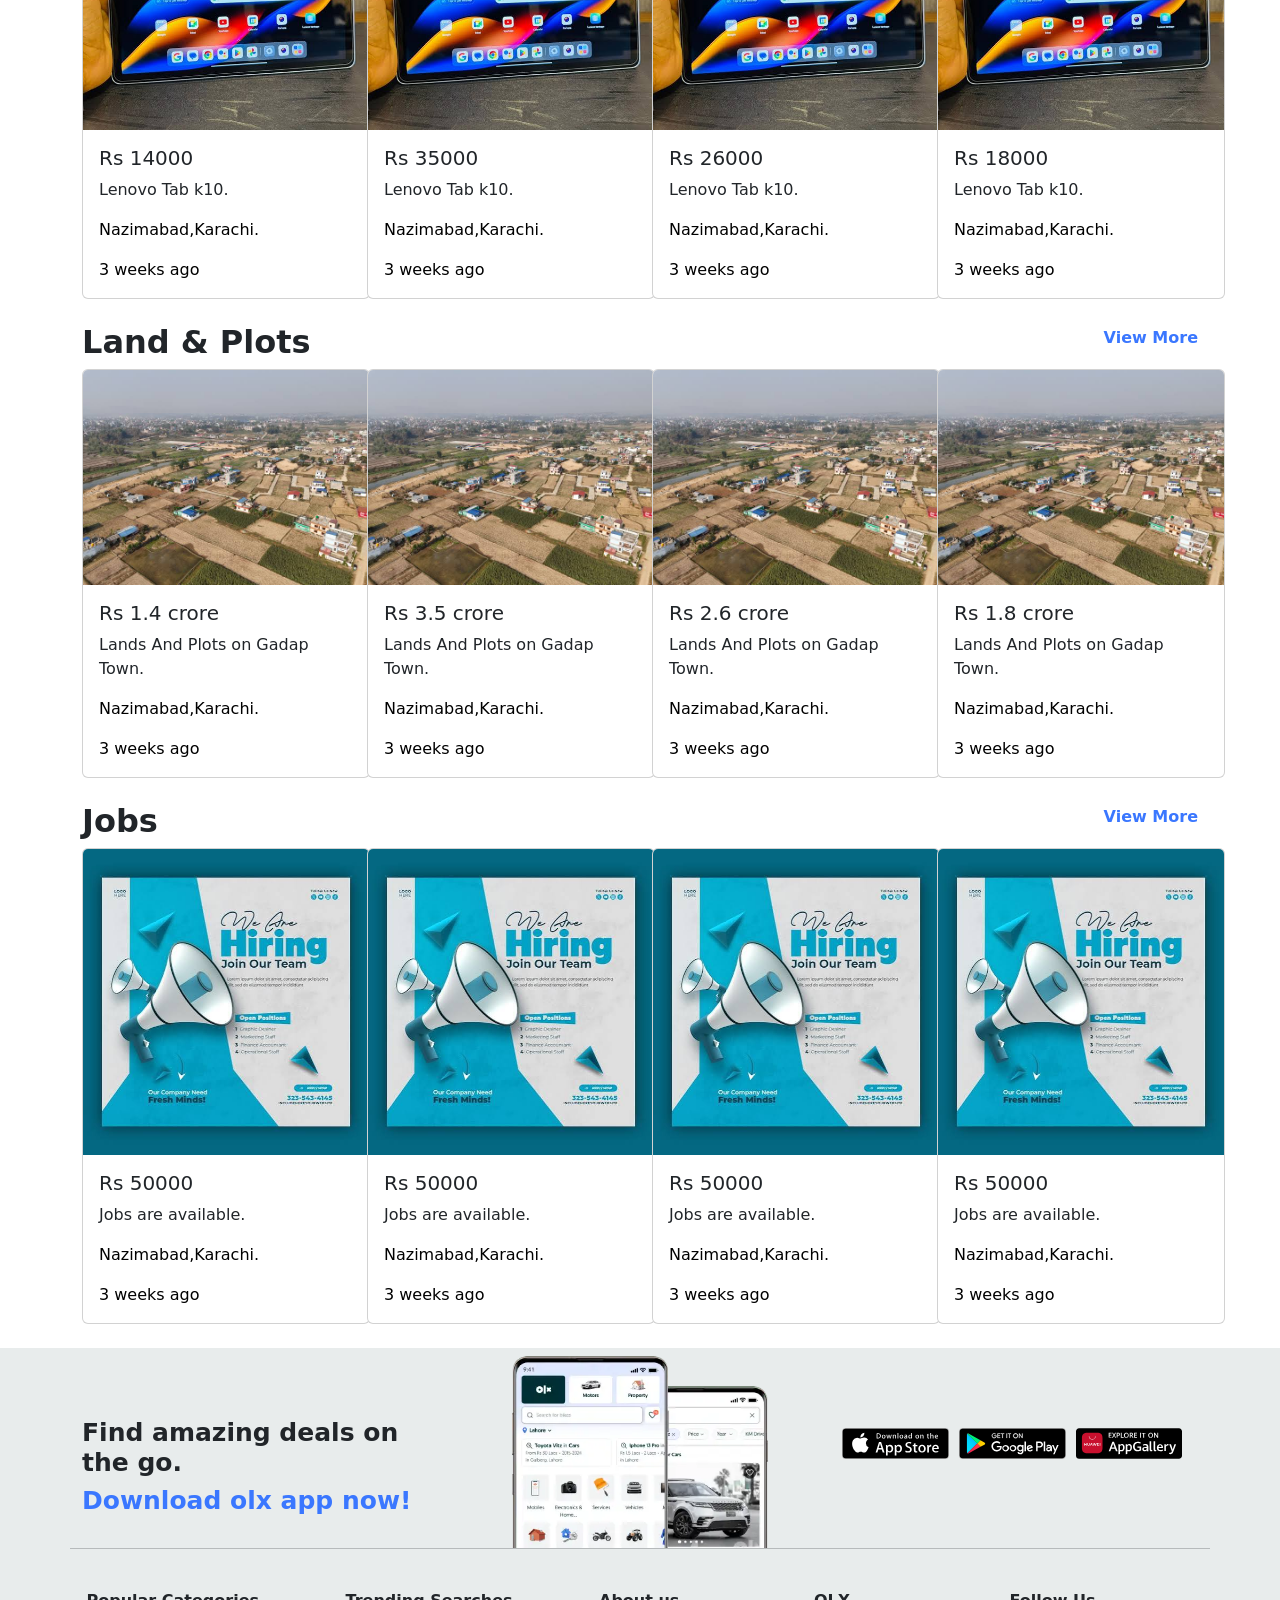
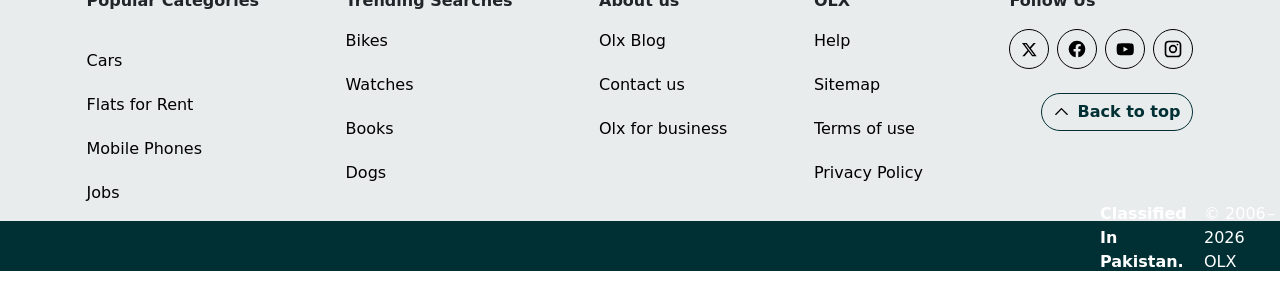
==== commit c78add05: "ollx-clone final version" ====
--- a/index.html
+++ b/index.html
@@ -4,44 +4,40 @@
     <meta charset="UTF-8">
     <meta name="viewport" content="width=device-width, initial-scale=1.0">
     <link href="https://cdn.jsdelivr.net/npm/bootstrap@5.3.8/dist/css/bootstrap.min.css" rel="stylesheet">
+    <link rel="stylesheet" href="https://cdn.jsdelivr.net/npm/bootstrap-icons@1.13.1/font/bootstrap-icons.min.css">
     <link rel="stylesheet" href="style.css">
 </head>
 <body>
-    <nav>
-        <div class="navbar" id="nav">
-            <div class="logogroup">
-            <div class="logo">
-                <img src="assets/logo.jpeg" alt="" width="50px" height="50px">
-            </div>
-                <div class="boxb"></div>
-                <div class="boxr"></div>
-                <div class="boxl"></div>
-            </div>
-            <div class="nav-items">
-                
-            <div class="nav-items1">
-                <div class="navimgtxt1">
-                    <img src="assets/navcar.png" alt="" width="70px">
-                    <a href="#">Motors</a>
-                </div>
-                 <div class="navimgtxt2">
-                    <img src="assets/navproperty.png" alt="" width="70px">
-                    <a href="#">Property</a>
-                </div>
-            </div>
-            <div class="nav-items2">
-                <div class="navimgtxt3">
-                    <a href="#">Login</a>
-                </div>
-                 <div class="navimgtxt4">
-                    <a href="#">Sell</a>
-                </div>
-            </div>
-            </div>
-        </div>
-    </nav>
-  
-
+  <div class="top">
+   <div class="d-flex justify-content-around navbar">
+    <div class="d-flex align-items-center gap-3">
+      <div class="d-flex justify-content-center">
+        <div class="boxll"></div>
+        <div class="logo1">
+          <img src="assets/logo.jpeg" alt="" width="50px">
+        </div>
+        <div class="boxbb"></div>
+        <div class="boxrr"></div>
+      </div>
+      <div class="d-flex align-items-center gap-2 navitem1">
+        <img src="assets/navcar.png" alt="" width="50px">
+        <a href="#" class="navlink">Motors</a>
+      </div>
+      <div class="d-flex align-items-center gap-2 navitem1">
+        <img src="assets/navproperty.png" alt="" width="50px">
+        <a href="#" class="navlink">Property</a>
+      </div>
+    </div>
+ <div class="d-flex align-items-center justify-content-center gap-2">
+      <div>
+        <a href="#" class="navlink2">Login</a>
+      </div>
+      <div class="d-flex align-items-center justify-content-center gap-1 sellbtn">
+        <img src="assets/plus.svg" alt="" width="13px">
+        <a href="#" class="navlink3">Sell</a>
+      </div>
+    </div>
+   </div>
 <br>
 <section>
     <div class="container">
@@ -60,7 +56,9 @@
     <div class="col-sm-12 col-md-6 col-lg-8">
         <form class="d-flex input-group search-form" role="search">
      <input class="form-control me-2 custom-search" type="search" placeholder="Find Cars, Mobile Phones and more" aria-label="Search">
-        <button class="btn btn-outline-success srbtncolor" type="submit">Search</button>
+        <button class="btn btn-outline-success d-flex align-items-center gap-2 srbtncolor" type="submit">
+            <i class="bi bi-search text-white"></i>
+          Search</button>
       </form>
     </div>
   </div>
@@ -68,6 +66,8 @@
 </div>
 </section>
 <hr>
+</div>
+
 
 <section>
     <div class="container text-center">
@@ -79,134 +79,167 @@
     All Categories
   </a>
   <ul class="dropdown-menu custom-menu">
-      <table>
-            <tr>
-                <th>Shop and learn</th>
-                <th>Account</th>
-                <th>Apple store</th>
-                <th>For business</th>
-                <th>Apple values</th>
-            </tr>
-            <tr>
-                <td>Store</td>
-                <td>Manage your account</td>
-                <td>Find a store</td>
-                <td>Apple and business</td>
-                <td>Accessibility</td>
-            </tr>
-              <tr>
-                <td>Mac</td>
-                <td>Apple store account</td>
-                <td>Genius bar</td>
-                <td>Shop for business</td>
-                <td>Education</td>
-            </tr>
-              <tr>
-                <td>Ipasd</td>
-                <td>icloude.com</td>
-                <td>Today at apple</td>
-                <td></td>
-                <td>Environment</td>
-            </tr>
-              <tr>
-                <td>Iphone</td>
-                <td></td>
-                <td>Group reservation</td>
-                <th>For Education</th>
-                <td>Inclusion and diversity</td>
-            </tr>
-              <tr>
-                <td>Watch</td>
-                <th>Entertainment</th>
-                <td>Apple camp</td>
-                <td>Apple education</td>
-                <td>Privacy</td>
-            </tr>
-              <tr>
-                <td>Vision</td>
-                <td>Apple one</td>
-                <td>Apple store app</td>
-                <td>Shop for k-12</td>
-                <td>Racial equity and justice</td>
-            </tr>
-              <tr>
-                <td>Airpods</td>
-                <td>Apple TV</td>
-                <td>Certified Refurbished</td>
-                <td>Shop for collage</td>
-                <td>Supply chain innovation</td>
-            </tr>
-              <tr>
-                <td>TV Home</td>
-                <td>Apple Music</td>
-                <td>Apple upgrade</td>
-                <th>For health care</th>
-                <td></td>
-            </tr>
-                <tr>
-                <td>Airtags</td>
-                <td>Apple arcade</td>
-                <td>Apple trade in</td>
-                <td>Apple health and care</td>
-                <th>About people</th>
-            </tr>
-                <tr>
-                <td>Accessories</td>
-                <td>Apple Fitness+</td>
-                <td>Financing</td>
-                <td></td>
-                <td>Newsroom</td>
-            </tr>
-                <tr>
-                <td>Gift cards</td>
-                <td>Apple News+</td>
-                <td>Carrer deals at apple</td>
-                <th>For Government</th>
-                <td>Apple leadership</td>
-            </tr>
-                <tr>
-                <td></td>
-                <td>Apple Podcasts</td>
-                <td>Order status</td>
-                <td>Apple and Government</td>
-                <td>Carrer opportunities</td>
-            </tr>
-                <tr>
-                <th>Apple Wallets</th>
-                <td>Apple books</td>
-                <td>Shopping help</td>
-                <td>Shop for veterans and military</td>
-                <td>Investors</td>
-            </tr>
-                <tr>
-                <td>Wallets</td>
-                <td>App store</td>
-                <td></td>
-                <td>Shop for state and local employees</td>
-                <td>Ethics and compliance</td>
-            </tr>
-                <tr>
-                <td>Apple ard</td>
-                <td></td>
-                <td></td>
-                <td>Shop for federal employees</td>
-                <td>Events</td>
-            </tr>
-                <tr>
-                <td>Apple pay</td>
-                <td></td>
-                <td></td>
-                <td></td>
-                <td>Contact Apple</td>
-            </tr>
-                <tr>
-                <td>Apple cash</td>
-                <td></td>
-                <td></td>
-                <td></td>
-                <td></td>
-            </tr>
-        </table>>
+      <div class="allcateg-dropdown ">
+    <table>
+        <tr>
+            <td>
+                <div class="category d-flex flex-column">
+                    <h3>Mobiles</h3>
+                    <a href="#">Mobile Phones</a>
+                    <a href="#">Accessories</a>
+                    <a href="#">Tablets</a>
+                    <a href="#">Smart Watches</a>
+                    <a href="#">Landline Phones</a>
+                    <a href="#">Other Wearables</a>
+                    <a href="#">Mobile Numbers</a>
+                </div>
+
+                <div class="category d-flex flex-column">
+                    <h3>Vehicles</h3>
+                    <a href="#">Cars</a>
+                    <a href="#">Cars Accessories</a>
+                    <a href="#">Spare Parts</a>
+                    <a href="#">Car Care</a>
+                    <a href="#">Rickshaw & Chingchi</a>
+                    <a href="#">Buses Vans & Trucks</a>
+                    <a href="#">Tractors & Trailers</a>
+                    <a href="#">Oil & Lubricants</a>
+                    <a href="#">Cars on Installments</a>
+                    <a href="#">Other Vehicles</a>
+                    <a href="#">Boats</a>
+                </div>
+
+                <div class="category d-flex flex-column">
+                    <h3>Property for Sale</h3>
+                    <a href="#">Land & Plots</a>
+                    <a href="#">Houses</a>
+                    <a href="#">Apartments & Flats</a>
+                    <a href="#">Shops Offices Commercial Space</a>
+                    <a href="#">Portions & Floors</a>
+                </div>
+
+            </td>
+            <td>
+
+                <div class="category d-flex flex-column">
+                    <h3>Property for Rent</h3>
+                    <a href="#">Apartments & Flats</a>
+                    <a href="#">Houses</a>
+                    <a href="#">Shops Offices Commercial Space</a>
+                    <a href="#">Portions & Floors</a>
+                    <a href="#">Rooms</a>
+                    <a href="#">Vacation Rentals Guest Houses</a>
+                    <a href="#">Roommates & Paying Guests</a>
+                    <a href="#">Land & Plots</a>
+                </div>
+
+                <div class="category d-flex flex-column">
+                    <h3>Electronics & Home Appliances</h3>
+                    <a href="#">Laptops</a>
+                    <a href="#">Computers & Accessories</a>
+                    <a href="#">AC & Coolers</a>
+                    <a href="#">Refrigerators & Freezers</a>
+                    <a href="#">Televisions & Accessories</a>
+                    <a href="#">Games & Entertainment</a>
+                    <a href="#">Cameras & Accessories</a>
+                    <a href="#">Video-Audios</a>
+                    <a href="#">Kitchen Appliances</a>
+                    <a href="#">Generators UPS & Power Solutions</a>
+                    <a href="#">Solar Appliances</a>
+                    <a href="#">Other Home Appliances</a>
+                    <a href="#">Washing Machines & Dryers</a>
+                    <a href="#">Fans</a>
+                    <a href="#">Tools & DIY Equipment</a>
+                    <a href="#">Microwaves & Ovens</a>
+                    <a href="#">Heaters & Geysers</a>
+                    <a href="#">Sewing Machines</a>
+                    <a href="#">Water Dispensers</a>
+                    <a href="#">Irons & Steamers</a>
+                    <a href="#">Air Purifiers & Humidifiers</a>
+                    <a href="#">Vacuum Cleaners</a>
+                </div>
+
+            </td>
+            <td>
+
+                <div class="category d-flex flex-column">
+                    <h3>Bikes</h3>
+                    <a href="#">Motorcycles</a>
+                    <a href="#">Bicycles</a>
+                    <a href="#">Scooters</a>
+                    <a href="#">Spare Parts</a>
+                    <a href="#">Bikes Accessories</a>
+                    <a href="#">ATV & Quads</a>
+                    <a href="#">Bike Care</a>
+                </div>
+
+                <div class="category d-flex flex-column">
+                    <h3>Business Industrial & Agriculture</h3>
+                    <a href="#">Other Business & Industry</a>
+                    <a href="#">Food & Restaurants</a>
+                    <a href="#">Trade & Industrial Machinery</a>
+                    <a href="#">Medical & Pharma</a>
+                    <a href="#">Business for Sale</a>
+                    <a href="#">Construction & Heavy Machinery</a>
+                    <a href="#">Agriculture</a>
+                </div>
+
+                <div class="category d-flex flex-column">
+                    <h3>Services</h3>
+                    <a href="#">Tuitions & Academies</a>
+                    <a href="#">Other Services</a>
+                    <a href="#">Home & Office Repair</a>
+                    <a href="#">Car Rental</a>
+                    <a href="#">Domestic Help</a>
+                    <a href="#">Web Development</a>
+                    <a href="#">Drivers & Taxi</a>
+                    <a href="#">Consultancy Services</a>
+                    <a href="#">Electronics & Computer Repair</a>
+                    <a href="#">Construction Services</a>
+                    <a href="#">Event Services</a>
+                    <a href="#">Travel & Visa</a>
+                    <a href="#">Video & Photography</a>
+                    <a href="#">Health & Beauty</a>
+                    <a href="#">Movers & Packers</a>
+                    <a href="#">Architecture & Interior Design</a>
+                </div>
+
+            </td>
+            <td>
+
+                <div class="category d-flex flex-column">
+                    <h3>Jobs</h3>
+                    <a href="#">Other Jobs</a>
+                    <a href="#">Online</a>
+                    <a href="#">Part Time</a>
+                    <a href="#">Sales</a>
+                    <a href="#">Education</a>
+                    <a href="#">Restaurants & Hospitality</a>
+                    <a href="#">Driver</a>
+                    <a href="#">Marketing</a>
+                    <a href="#">Customer Service</a>
+                    <a href="#">Medical</a>
+                    <a href="#">Call Center</a>
+                    <a href="#">Accounting & Finance</a>
+                    <a href="#">Graphic Design</a>
+                    <a href="#">IT & Networking</a>
+                    <a href="#">Delivery Riders</a>
+                    <a href="#">Hotels & Tourism</a>
+                    <a href="#">Manufacturing</a>
+                    <a href="#">Security</a>
+                    <a href="#">Engineering</a>
+                    <a href="#">Content Writing</a>
+                    <a href="#">Real Estate</a>
+                    <a href="#">Human Resources</a>
+                    <a href="#">Internships</a>
+                </div>
+                      </td>
+
+        </tr>
+
+    </table>
+
+</div>
   </ul>
 </div>
             <li><a href="#">Mobile Phones</a></li>
@@ -302,12 +335,15 @@
    
 <div class="container">
     <div class="row">
+      <div class="card-group-heading">
          <h1>Mobile Phones</h1>
+         <p><a href="#">View More</a></p>
+         </div>
         <div class="col-sm-3">
             <div class="card" style="width: 18rem;">
   <img src="assets/mobiles.jfif" class="card-img-top" alt="...">
   <div class="card-body">
-    <h5 class="card-title">Rs 14,700</h5>
+    <h5 class="card-title">Rs 18,700</h5>
     <p class="card-text">iPhone 14 Pro (256GB) PTA Approved Available On Easy Installment Plan.</p>
     <p class="card-text cardtxt">Nazimabad,Karachi. <ago class="z"></ago></p>
     <p class="card-text cardtxt">3 weeks ago</p>
@@ -318,7 +354,7 @@
             <div class="card" style="width: 18rem;">
   <img src="assets/mobiles.jfif" class="card-img-top" alt="...">
   <div class="card-body">
-    <h5 class="card-title">Rs 35,700</h5>
+    <h5 class="card-title">Rs 25,890</h5>
     <p class="card-text">iPhone 14 Pro (256GB) PTA Approved Available On Easy Installment Plan.</p>
     <p class="card-text cardtxt">Nazimabad,Karachi. <ago class="z"></ago></p>
     <p class="card-text cardtxt">3 weeks ago</p>
@@ -329,7 +365,7 @@
             <div class="card" style="width: 18rem;">
   <img src="assets/mobiles.jfif" class="card-img-top" alt="...">
   <div class="card-body">
-    <h5 class="card-title">Rs 26,700</h5>
+    <h5 class="card-title">Rs 26000</h5>
     <p class="card-text">iPhone 14 Pro (256GB) PTA Approved Available On Easy Installment Plan.</p>
     <p class="card-text cardtxt">Nazimabad,Karachi. <ago class="z"></ago></p>
     <p class="card-text cardtxt">3 weeks ago</p>
@@ -340,7 +376,7 @@
             <div class="card" style="width: 18rem;">
   <img src="assets/mobiles.jfif" class="card-img-top" alt="...">
   <div class="card-body">
-    <h5 class="card-title">Rs 18,700</h5>
+    <h5 class="card-title">Rs 18900</h5>
     <p class="card-text">iPhone 14 Pro (256GB) PTA Approved Available On Easy Installment Plan.</p>
     <p class="card-text cardtxt">Nazimabad,Karachi. <ago class="z"></ago></p>
     <p class="card-text cardtxt">3 weeks ago</p>
@@ -353,7 +389,10 @@
 <br>
 <div class="container">
     <div class="row">
+        <div class="card-group-heading">
          <h1>Cars</h1>
+         <p><a href="#">View More</a></p>
+         </div>
         <div class="col-sm-3">
             <div class="card" style="width: 18rem;">
   <img src="assets/corolla.jfif" class="card-img-top" alt="...">
@@ -369,7 +408,7 @@
             <div class="card" style="width: 18rem;">
   <img src="assets/corolla.jfif" class="card-img-top" alt="...">
   <div class="card-body">
-    <h5 class="card-title">Rs 22.50 lacs</h5>
+    <h5 class="card-title">Rs 25 lacs</h5>
     <p class="card-text">Toyota Corolla XLI 2009-10</p>
     <p class="card-text cardtxt">Nazimabad,Karachi. <ago class="z"></ago></p>
     <p class="card-text cardtxt">3 weeks ago</p>
@@ -380,7 +419,7 @@
             <div class="card" style="width: 18rem;">
   <img src="assets/corolla.jfif" class="card-img-top" alt="...">
   <div class="card-body">
-    <h5 class="card-title">Rs 22.50 lacs</h5>
+    <h5 class="card-title">Rs 24.99 lacs</h5>
     <p class="card-text">Toyota Corolla XLI 2009-10</p>
     <p class="card-text cardtxt">Nazimabad,Karachi. <ago class="z"></ago></p>
     <p class="card-text cardtxt">3 weeks ago</p>
@@ -391,7 +430,7 @@
             <div class="card" style="width: 18rem;">
   <img src="assets/corolla.jfif" class="card-img-top" alt="...">
   <div class="card-body">
-    <h5 class="card-title">Rs 22.50 lacs</h5>
+    <h5 class="card-title">Rs 22 lacs</h5>
     <p class="card-text">Toyota Corolla XLI 2009-10</p>
     <p class="card-text cardtxt">Nazimabad,Karachi. <ago class="z"></ago></p>
     <p class="card-text cardtxt">3 weeks ago</p>
@@ -404,7 +443,10 @@
 <br>
 <div class="container">
     <div class="row">
+         <div class="card-group-heading">
          <h1>Bikes</h1>
+         <p><a href="#">View More</a></p>
+         </div>
         <div class="col-sm-3">
             <div class="card" style="width: 18rem;">
   <img src="assets/150.jfif" class="card-img-top" alt="...">
@@ -420,7 +462,7 @@
             <div class="card" style="width: 18rem;">
   <img src="assets/150.jfif" class="card-img-top" alt="...">
   <div class="card-body">
-    <h5 class="card-title">Rs 2.5 lacs</h5>
+    <h5 class="card-title">Rs 1.5 lacs</h5>
     <p class="card-text">Suzuki GR 150 2018</p>
     <p class="card-text cardtxt">Nazimabad,Karachi. <ago class="z"></ago></p>
     <p class="card-text cardtxt">3 weeks ago</p>
@@ -431,7 +473,7 @@
             <div class="card" style="width: 18rem;">
   <img src="assets/150.jfif" class="card-img-top" alt="...">
   <div class="card-body">
-    <h5 class="card-title">Rs 2.5 lacs</h5>
+    <h5 class="card-title">Rs 3.5 lacs</h5>
     <p class="card-text">Suzuki GR 150 2018</p>
     <p class="card-text cardtxt">Nazimabad,Karachi. <ago class="z"></ago></p>
     <p class="card-text cardtxt">3 weeks ago</p>
@@ -442,7 +484,7 @@
             <div class="card" style="width: 18rem;">
   <img src="assets/150.jfif" class="card-img-top" alt="...">
   <div class="card-body">
-    <h5 class="card-title">Rs 2.5 lacs</h5>
+    <h5 class="card-title">Rs 2 lacs</h5>
     <p class="card-text">Suzuki GR 150 2018</p>
     <p class="card-text cardtxt">Nazimabad,Karachi. <ago class="z"></ago></p>
     <p class="card-text cardtxt">3 weeks ago</p>
@@ -455,7 +497,10 @@
 <br>
 <div class="container">
     <div class="row">
+         <div class="card-group-heading">
          <h1>Houses</h1>
+         <p><a href="#">View More</a></p>
+         </div>
         <div class="col-sm-3">
             <div class="card" style="width: 18rem;">
   <img src="assets/houses.jfif" class="card-img-top" alt="...">
@@ -471,7 +516,7 @@
             <div class="card" style="width: 18rem;">
   <img src="assets/houses.jfif" class="card-img-top" alt="...">
   <div class="card-body">
-    <h5 class="card-title">Rs 8 crore</h5>
+    <h5 class="card-title">Rs 4 crore</h5>
     <p class="card-text">8 Marala Luxury House For sale in Fasail Town.</p>
     <p class="card-text cardtxt">Nazimabad,Karachi. <ago class="z"></ago></p>
     <p class="card-text cardtxt">3 weeks ago</p>
@@ -482,7 +527,7 @@
             <div class="card" style="width: 18rem;">
   <img src="assets/houses.jfif" class="card-img-top" alt="...">
   <div class="card-body">
-    <h5 class="card-title">Rs 8 crore</h5>
+    <h5 class="card-title">Rs 2.9 crore</h5>
     <p class="card-text">8 Marala Luxury House For sale in Fasail Town.</p>
     <p class="card-text cardtxt">Nazimabad,Karachi. <ago class="z"></ago></p>
     <p class="card-text cardtxt">3 weeks ago</p>
@@ -493,7 +538,7 @@
             <div class="card" style="width: 18rem;">
   <img src="assets/houses.jfif" class="card-img-top" alt="...">
   <div class="card-body">
-    <h5 class="card-title">Rs 8 crore</h5>
+    <h5 class="card-title">Rs 6 crore</h5>
     <p class="card-text">8 Marala Luxury House For sale in Fasail Town.</p>
     <p class="card-text cardtxt">Nazimabad,Karachi. <ago class="z"></ago></p>
     <p class="card-text cardtxt">3 weeks ago</p>
@@ -504,10 +549,24 @@
     </div>
 </div>
 <br>
-<div class="container">
+<div class="container"> 
     <div class="row">
-         <h1>Audio and Video</h1>
+        <div class="card-group-heading">
+         <h1>Audio And Video</h1>
+         <p><a href="#">View More</a></p>
+         </div>
         <div class="col-sm-3">
+            <div class="card" style="width: 18rem;">
+  <img src="assets/speaker.jfif" class="card-img-top" alt="...">
+  <div class="card-body">
+    <h5 class="card-title">Rs 2500</h5>
+    <p class="card-text">Wireless bluetooth speakers.</p>
+    <p class="card-text cardtxt">North Nazimabad,Karachi. <ago class="z"></ago></p>
+    <p class="card-text cardtxt">1 weeks ago</p>
+  </div>
+</div>
+        </div>
+         <div class="col-sm-3">
             <div class="card" style="width: 18rem;">
   <img src="assets/speaker.jfif" class="card-img-top" alt="...">
   <div class="card-body">
@@ -522,7 +581,7 @@
             <div class="card" style="width: 18rem;">
   <img src="assets/speaker.jfif" class="card-img-top" alt="...">
   <div class="card-body">
-    <h5 class="card-title">Rs 2000</h5>
+    <h5 class="card-title">Rs 2100</h5>
     <p class="card-text">Wireless bluetooth speakers.</p>
     <p class="card-text cardtxt">North Nazimabad,Karachi. <ago class="z"></ago></p>
     <p class="card-text cardtxt">1 weeks ago</p>
@@ -533,31 +592,23 @@
             <div class="card" style="width: 18rem;">
   <img src="assets/speaker.jfif" class="card-img-top" alt="...">
   <div class="card-body">
-    <h5 class="card-title">Rs 2000</h5>
+    <h5 class="card-title">Rs 2800</h5>
     <p class="card-text">Wireless bluetooth speakers.</p>
     <p class="card-text cardtxt">North Nazimabad,Karachi. <ago class="z"></ago></p>
     <p class="card-text cardtxt">1 weeks ago</p>
   </div>
 </div>
         </div>
-         <div class="col-sm-3">
-            <div class="card" style="width: 18rem;">
-  <img src="assets/speaker.jfif" class="card-img-top" alt="...">
-  <div class="card-body">
-    <h5 class="card-title">Rs 2000</h5>
-    <p class="card-text">Wireless bluetooth speakers.</p>
-    <p class="card-text cardtxt">North Nazimabad,Karachi. <ago class="z"></ago></p>
-    <p class="card-text cardtxt">1 weeks ago</p>
-  </div>
-</div>
-        </div>
         
     </div>
 </div>
 <br>
 <div class="container">
     <div class="row">
+         <div class="card-group-heading">
          <h1>Tablets</h1>
+         <p><a href="#">View More</a></p>
+         </div>
         <div class="col-sm-3">
             <div class="card" style="width: 18rem;">
   <img src="assets/tablets.jfif" class="card-img-top" alt="...">
@@ -608,7 +659,10 @@
 <br>
 <div class="container">
     <div class="row">
-         <h1>Lands & Plots</h1>
+         <div class="card-group-heading">
+         <h1>Land & Plots</h1>
+         <p><a href="#">View More</a></p>
+         </div>
         <div class="col-sm-3">
             <div class="card" style="width: 18rem;">
   <img src="assets/lands.jfif" class="card-img-top" alt="...">
@@ -659,7 +713,10 @@
 <br>
 <div class="container">
     <div class="row">
+        <div class="card-group-heading">
          <h1>Jobs</h1>
+         <p><a href="#">View More</a></p>
+         </div>
         <div class="col-sm-3">
             <div class="card" style="width: 18rem;">
   <img src="assets/post job.jfif" class="card-img-top" alt="...">
@@ -730,9 +787,131 @@
         <img src="assets/playstore btn.svg" alt="">
         <img src="assets/huwawe btn.svg" alt="">
       </div>
-    </div>
-  </div>
-</div>
+    </div><hr>
+  </div>
+</div>
+<br>
+<div class="d-flex justify-content-evenly">
+  <div class="d-flex flex-column align-items-start">
+    <div>
+       <p class="fthead">Popular Categories</p>
+    </div>
+    <div>
+      <ul class="d-flex flex-column align-items-start list-unstyled">
+        <li>
+        </li>
+        <a href="#" class="ftlinks">Cars</a>
+        <li>
+          <a href="#" class="ftlinks"> Flats for Rent</a>
+        </li>
+        <li>
+          <a href="#" class="ftlinks">Mobile Phones</a>
+        </li>
+        <li>
+          <a href="#" class="ftlinks">
+            Jobs
+          </a>
+        </li>
+      </ul>
+    </div>
+  </div>
+  <div class="d-flex flex-column align-items-start">
+    <div>
+       <p class="fthead">Trending Searches</p>
+    </div>
+    <div>
+      <ul class="d-flex flex-column align-items-start list-unstyled">
+        <li>
+          <a href="#" class="ftlinks">Bikes</a>
+        </li>
+        <li>
+          <a href="#" class="ftlinks"> Watches</a>
+        </li>
+        <li>
+          <a href="#" class="ftlinks">Books</a>
+        </li>
+        <li>
+          <a href="#" class="ftlinks">Dogs</a>
+        </li>
+      </ul>
+    </div>
+  </div>
+  <div class="d-flex flex-column align-items-start">
+    <div>
+       <p class="fthead">About us</p>
+    </div>
+    <div>
+      <ul class="d-flex flex-column align-items-start list-unstyled">
+        <li>
+          <a href="#" class="ftlinks">Olx Blog</a>
+        </li>
+        <li>
+          <a href="#" class="ftlinks"> Contact us</a>
+        </li>
+        <li>
+          <a href="#" class="ftlinks">Olx for business</a>
+        </li>
+      </ul>
+    </div>
+  </div>
+  <div class="d-flex flex-column align-items-start">
+    <div>
+       <p class="fthead">OLX</p>
+    </div>
+    <div>
+      <ul class="d-flex flex-column align-items-start list-unstyled">
+        <li>
+          <a href="#" class="ftlinks">Help</a>
+        </li>
+        <li>
+          <a href="#" class="ftlinks"> Sitemap</a>
+        </li>
+        <li>
+          <a href="#" class="ftlinks">Terms of use</a>
+        </li>
+        <li>
+          <a href="#" class="ftlinks">Privacy Policy</a>
+        </li>
+      </ul>
+    </div>
+  </div>
+  <div class="">
+    <div>
+       <p class="fthead">Follow Us</p>
+    </div>
+    <div class="d-flex gap-2">
+      <div>
+        <img src="assets/xicon.svg" alt="">
+      </div>
+      <div>
+        <img src="assets/facebookicon.svg" alt="">
+      </div>
+      <div>
+        <img src="assets/youtubeicon.svg" alt="">
+      </div>
+      <div>
+        <img src="assets/instagramicon.svg" alt="">
+      </div>
+    </div>
+    <br>
+     <div class="d-flex justify-content-end">
+    <button class="btn btn-outline-success d-flex gap-2 align-items-center topbtn" type="submit">
+      <img src="assets/arrow.svg" alt="" width="15px">
+      Back to top</button>
+</div>
+  </div>
+ </div>
+
+</div>
+
+<div class="footer">
+<div class="d-flex gap-1 align-items-center ftalign">
+  <div><p class="fttxt">Classified In Pakistan.</p></div>
+  <div><p>© 2006 – 2026 OLX</p></div>
+</div>
+</div>
+
+
 </body>
 <script src="https://cdn.jsdelivr.net/npm/@popperjs/core@2.11.8/dist/umd/popper.min.js" integrity="sha384-I7E8VVD/ismYTF4hNIPjVp/Zjvgyol6VFvRkX/vR+Vc4jQkC+hVqc2pM8ODewa9r" crossorigin="anonymous"></script>
 <script src="https://cdn.jsdelivr.net/npm/bootstrap@5.3.8/dist/js/bootstrap.min.js" integrity="sha384-G/EV+4j2dNv+tEPo3++6LCgdCROaejBqfUeNjuKAiuXbjrxilcCdDz6ZAVfHWe1Y" crossorigin="anonymous"></script>
--- a/style.css
+++ b/style.css
@@ -7,70 +7,6 @@
     align-items: center;
     position: sticky;
     top: 2;
-}
-.logogroup{
-    display: flex;
-    align-items: end;
-    justify-content: center;
-}
-.logo{
-    margin-left: 150px; 
-    border-top-left-radius: 15px;
-    border-top-right-radius: 15px;
-    overflow-y: hidden;
-    /* border: 1px solid red; */
-    background-color: rgb(255, 253, 253);
-    justify-content: center;
-    height: 60px;
-    width: 73px;
-    display: flex;
-    align-items: center;
-}
-
-.boxb{
-    width: 150px;
-    background-color: white;
-    height: 10px;
-    margin-left: -125px;
-}
-.boxr{
-    background-color: #EBF1FF;
-    width: 50px;
-    border-bottom-left-radius: 15px;
-    height: 20px;
-    margin-left: -25px;
-}
-.boxl{
-    background-color: #EBF1FF;
-    width: 55px;
-    border-bottom-right-radius: 15px;
-    height: 20px;
-    margin-left: -178px;
-}
-.nav-items{
-    display: flex;
-    align-items: center;
-    margin-right: 90px;
-    gap: 750px;
-
-}
-.nav-items1{
-    /* width: 30px; */
-    display: flex;
-    align-items: center;
-    gap: 20px;
-}
-.navimgtxt1, .navimgtxt2{
-    display: flex;
-    justify-content: center;
-    align-items: center;
-    gap: 10px;
-}
-.navimgtxt1 a, .navimgtxt2 a{
-    font-size: 15px;
-    color: black;
-    text-decoration: none;
-    font-weight: 600;
 }
 .nav-items2{
     display: flex;
@@ -103,6 +39,119 @@
     color: black;
 }
 
+
+
+
+
+
+
+
+
+
+
+.navitem1 p{
+    font-weight: 700;
+    /* color: red; */
+}
+
+.sellbtn{
+    background-image: url(assets/navsellimg.svg);
+   background-size: 100%;
+    background-repeat: no-repeat;
+    background-position: center;
+    font-size:20px;
+    text-decoration: none;
+    font-weight: 700;
+    color: black;
+    width: 100px;
+    height: 50px;
+    
+}
+.boxbb{
+    height: 15px;
+    width: 100px;
+    background-color: rgb(255, 255, 255);
+    margin-top: 45px;
+    margin-left: -85px;
+    display: flex;
+}
+.boxrr{
+    height: 15px;
+    width: 20px;
+    background-color: #EBF1FF;
+    margin-top: 45px;
+    margin-left: -15px;
+    border-bottom-left-radius: 20px;
+    display: flex;
+    z-index: 999999999;
+}
+.boxll{
+    height: 15px;
+    width: 20px;
+    background-color: #EBF1FF;
+    margin-top: 45px;
+    margin-left: -75px;
+    border-bottom-right-radius: 20px;
+    display: flex;
+    z-index: 9999999;
+}
+.logo1{
+      background-color: rgb(255, 253, 253);
+    justify-content: center;
+    height: 60px;
+    width: 73px;
+    display: flex;
+    align-items: center;
+    border-top-right-radius: 15px;
+    border-top-left-radius: 15px;
+}
+.navlink{
+    color: black;
+    font-weight: 500;
+}
+.navlink:hover{
+    color: #3A77FF;
+}
+.navlink2{
+    text-decoration: underline;
+    color: black;
+    font-weight: 500;
+}
+.navlink2:hover{
+    text-decoration: none;
+    color: black;
+}
+.navlink3{
+    font-size: 15px;
+}
+.navlink3:hover{
+    color: black;
+}
+
+
+
+
+
+
+
+
+
+
+
+
+
+
+
+
+.top{
+    background-color: white;
+    height: fit-content;
+    position: sticky;
+    top: 0;
+    z-index: 9999999;
+}
+
+
 .custom-country {
     padding:15px 0 15px 40px;
     color: black;
@@ -110,9 +159,14 @@
     border-radius: 10px ;
     background-image: url(assets/location.svg);
     background-position:left;
+    position: relative;
     background-size: 25px;
     border: 1px solid black;
 
+}
+.custom-country:focus{
+    box-shadow: none;
+    border: 1px solid black;
 }
 
 .custom-search{
@@ -123,6 +177,9 @@
     border: none;
     display: flex;
 }
+.custom-search:focus{
+    box-shadow: none;
+}
 .search-form{
     display: flex;
     gap: 0;
@@ -132,22 +189,19 @@
 .srbtncolor{
     background-color: #002F34;
     border-color: #002F34;
-    color: white;
-    background-image: url(assets/search.svg);
-    background-position: left;
-    background-repeat: no-repeat;
-    width: 100px;
-    padding-left: 15px;
+    color: white; 
+    width: 110px;
     background-size: 20px;
+}
+.srbtncolor:focus{
+    background-color: #002F34;
+    border: none;
 }
 .srbtncolor:hover{
     background-color: #002F34;
     border: none;
 }
-.srbtncolor:active{
-    background-color: #002F34;
-    border: none;
-}
+
 ul{
     display: flex;
     list-style: none;
@@ -179,23 +233,31 @@
 }
 
 
-table{
-    border: none;
-    display: flex;
-    justify-content: center; 
-}
-th{
-    padding: 5px 50px;
-    text-align: left;
-    color: black;
-    font-weight: 600;
-}
-td{
-    padding: 5px 50px;
-    text-align: left;
-    font-weight: 400;
-    color: rgb(23, 23, 23);
-    font-size: small;
+.allcateg-dropdown {
+    width: 100%;
+    border-radius: 4px;
+    padding: 25px;
+}
+.allcateg-dropdown td {
+    vertical-align: top;
+    padding: 0 25px;
+}
+
+.category h3 {
+    font-size: 16px;
+    font-weight: 700;
+    color: #222;
+}
+
+.category a {
+    margin-bottom: 7px;
+    color: #555;
+    text-decoration: none;
+    font-size: 13px;
+}
+
+.category a:hover {
+    color: #3A77FF;
 }
 .images{
     display: flex;
@@ -215,7 +277,7 @@
 .boxuf{
     width: 100%;
     background-color: #E8ECEC;
-    height: 200px;
+    height: auto;
 }
 .uftxt{
     display: flex;
@@ -246,4 +308,51 @@
     width: 30%;
     gap: 10px;
     margin-top: 80px;
+}
+.fthead{
+    font-weight: 700;
+}
+.ftlinks:hover{
+    color: gray;
+}
+.card-group-heading{
+    display: flex;
+    align-items: center;
+    justify-content: space-between;
+}
+.card-group-heading a{
+    color: #3A77FF;
+    font-weight: 700;
+    cursor: pointer;
+}
+.card-group-heading h1{
+    font-size: xx-large;
+    font-weight: 700;
+}
+.fttxt{
+    font-weight: 700;
+}
+.ftalign{
+    padding-left: 1100px;
+    color: white;
+    height: 50px;
+    background-color: #002F34;
+    width: 100%;
+}
+.topbtn{
+    border-radius: 20px;
+    border: 1px solid #002F34;
+    background-color: transparent;
+    position: sticky;
+    top: 50px;
+    color: #002F34;
+    font-weight: 600;
+}
+.topbtn:hover{
+    border: 2px solid #002F34;
+    background-color: transparent;
+    color: #002F34;
+}
+.topbtn:focus{
+    background-color: transparent;
 }
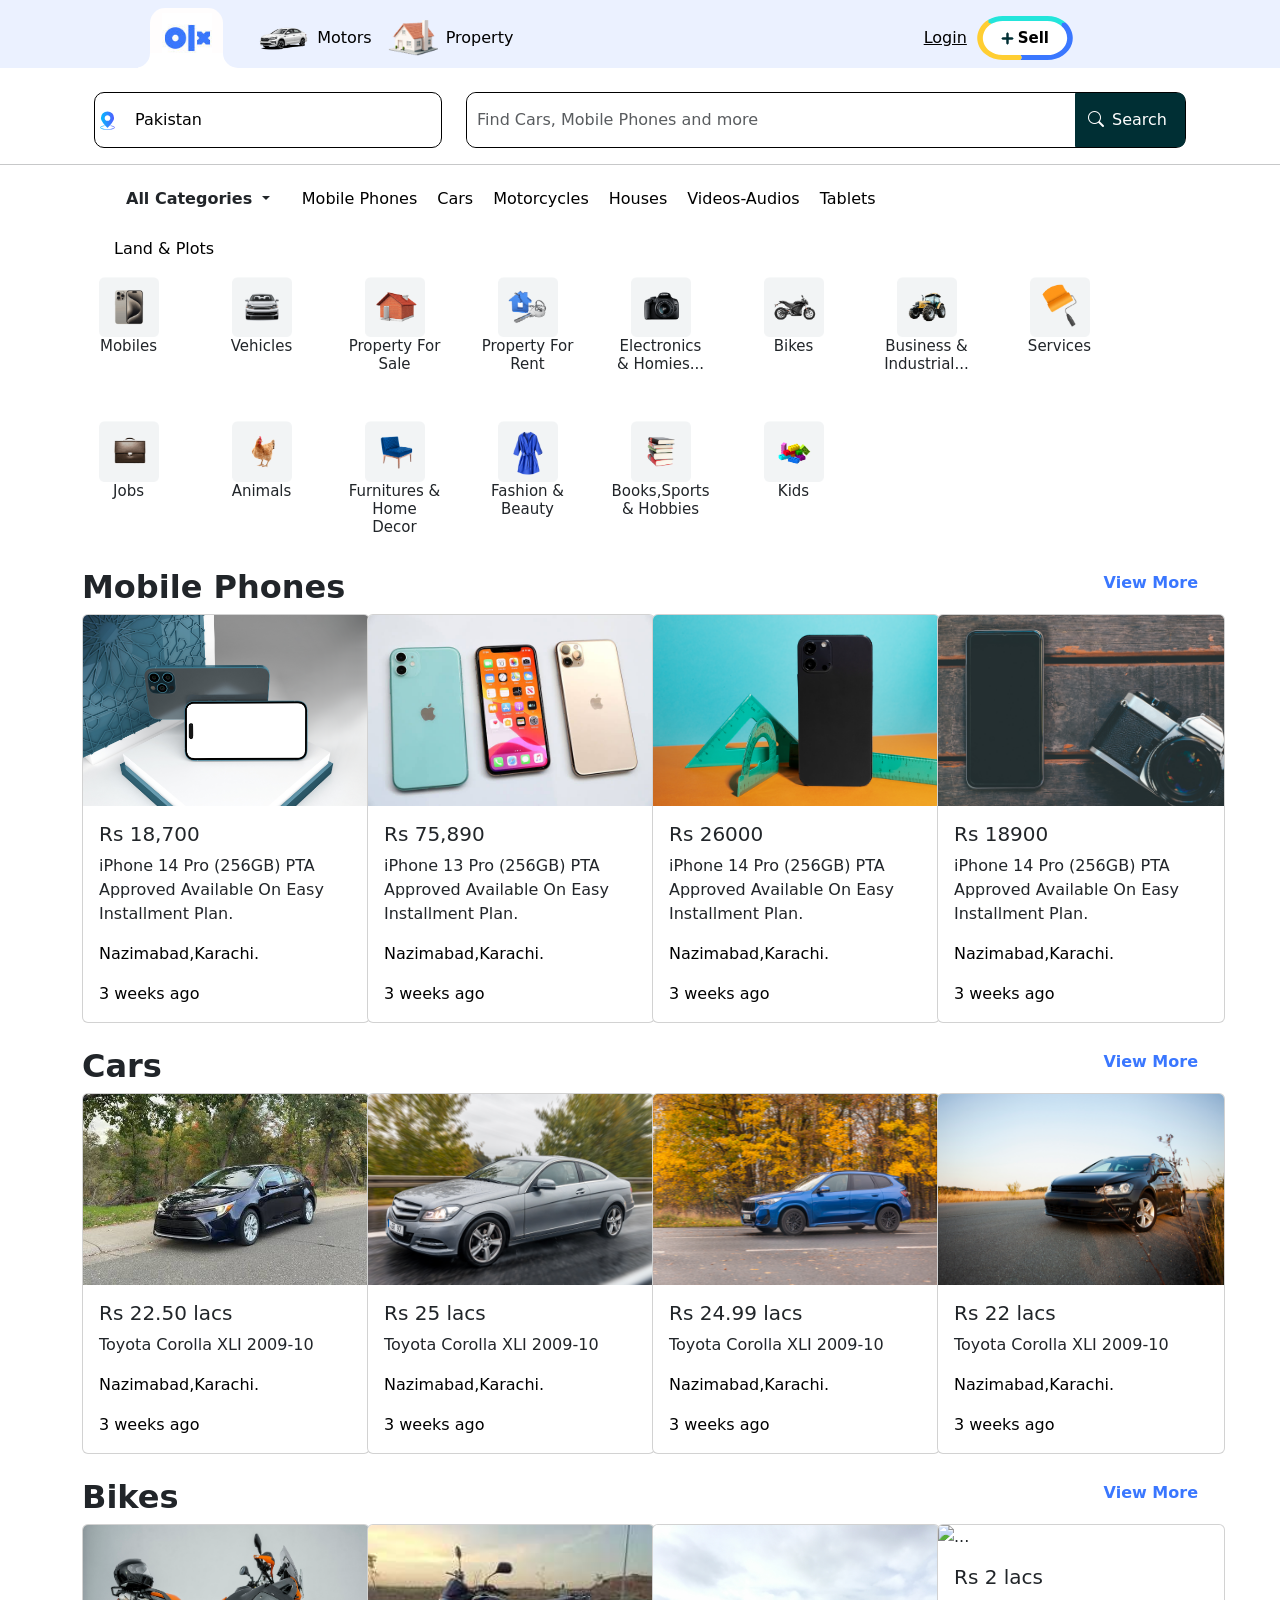
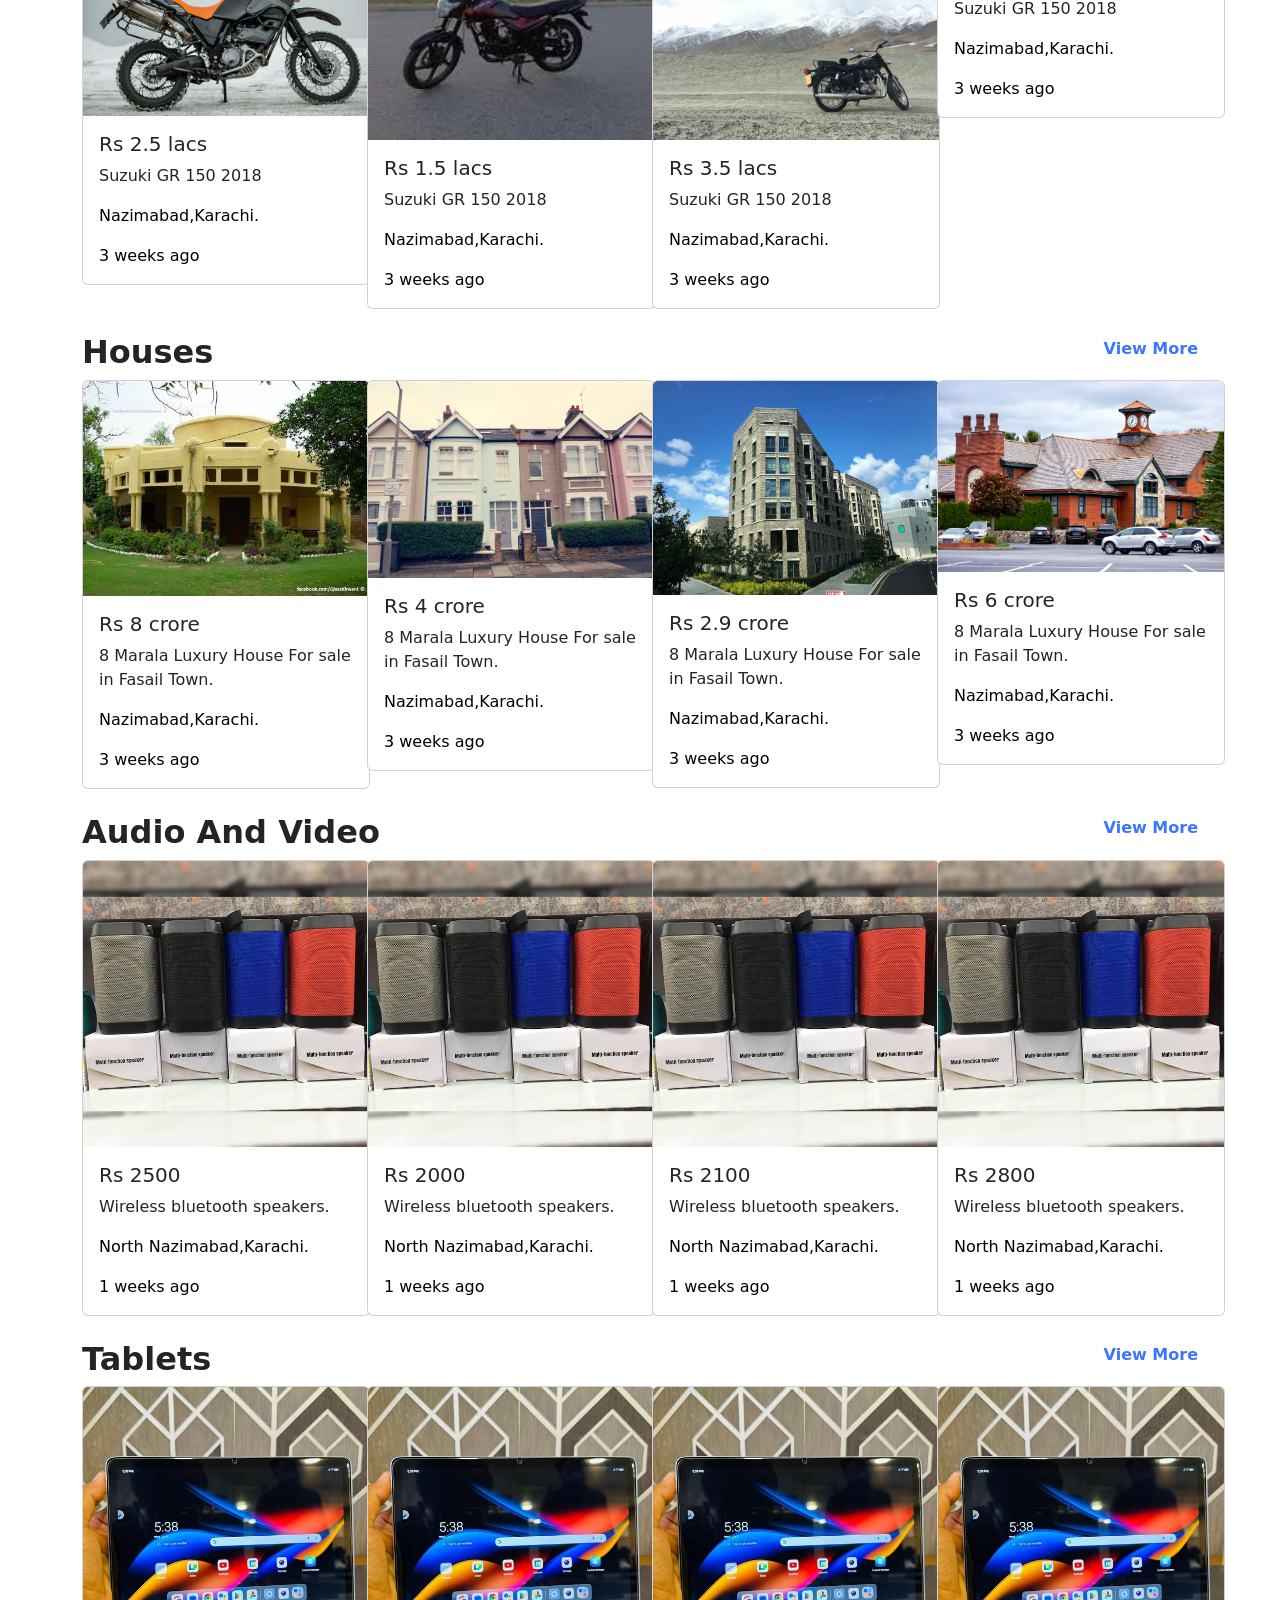
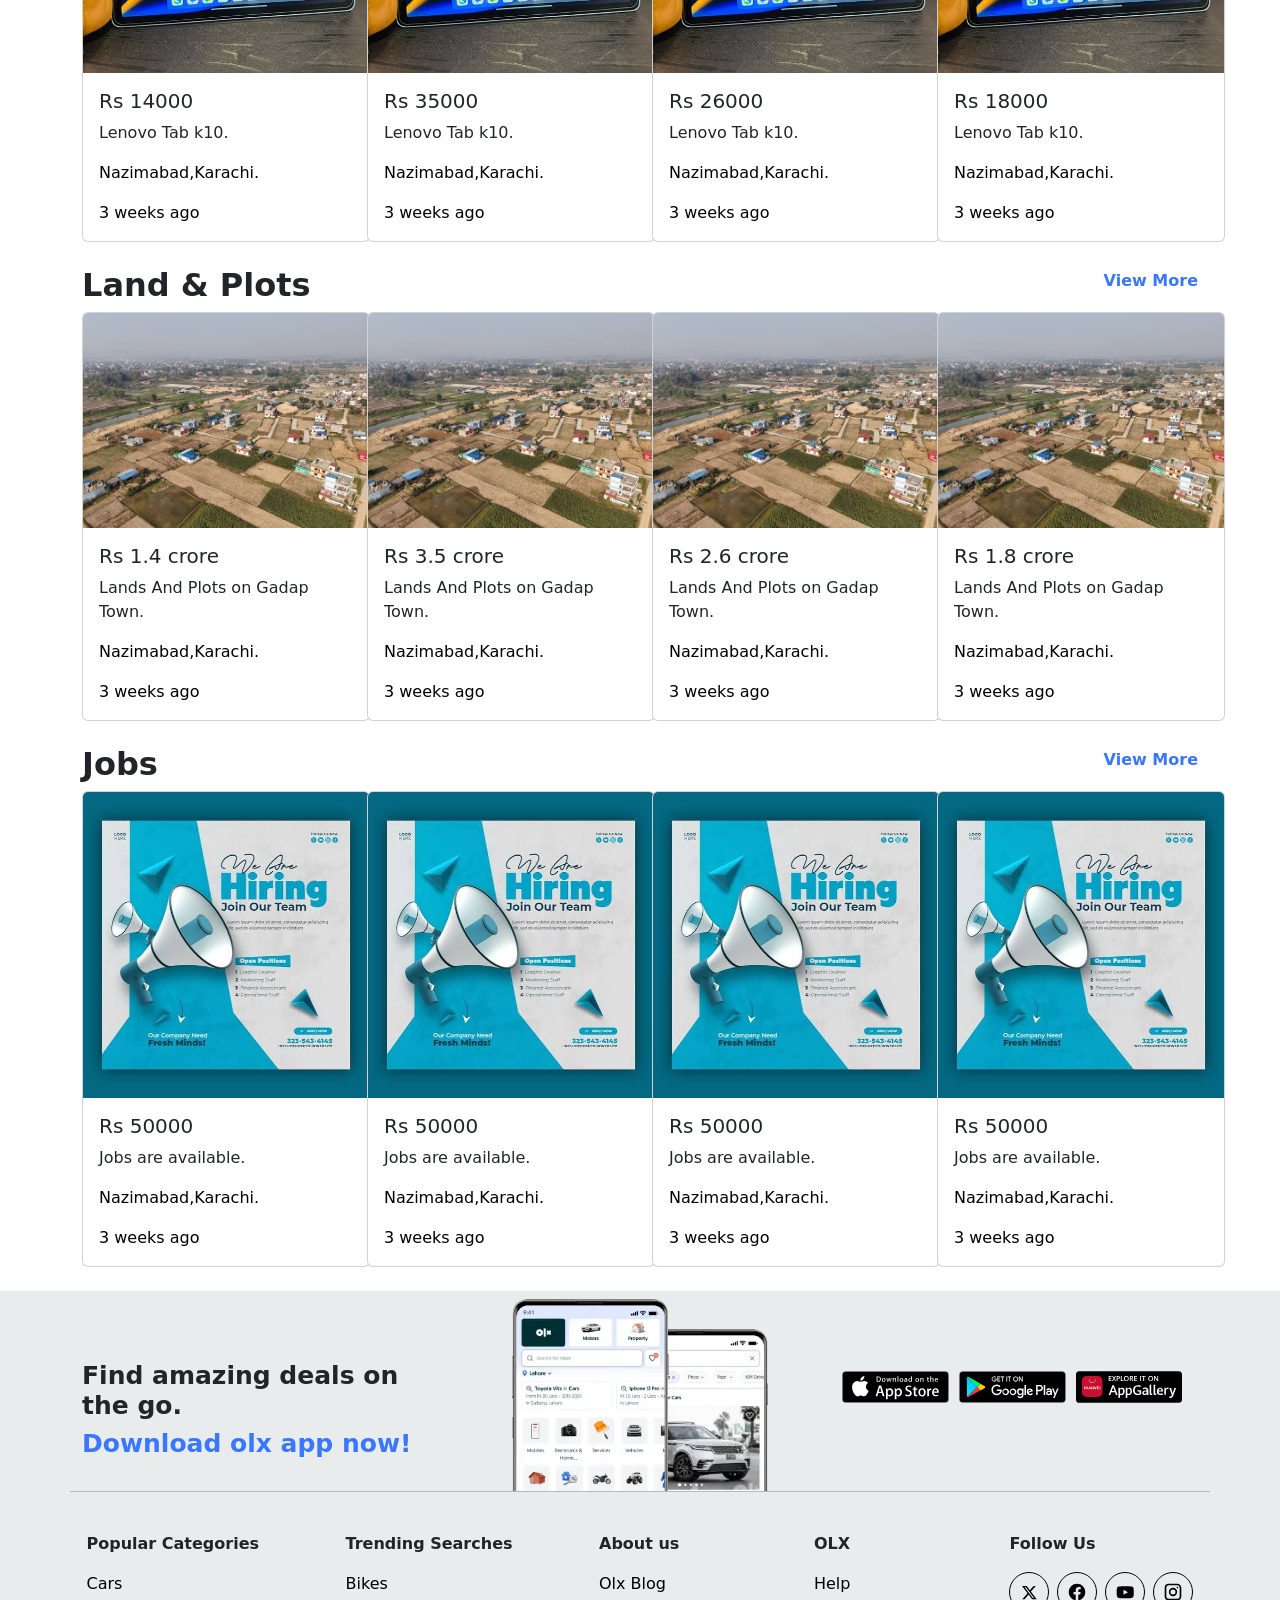
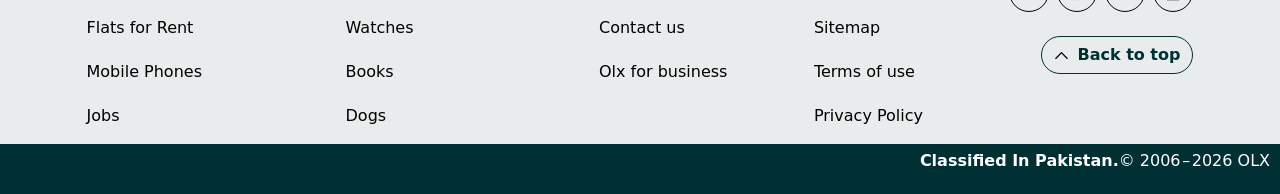
==== commit fd43815d: "final version" ====
--- a/index.html
+++ b/index.html
@@ -42,8 +42,8 @@
 <section>
     <div class="container">
   <div class="container text-center">
-  <div class="row">
-    <div class="col-sm-12 col-md-6 col-lg-4">
+  <div class="row gap-lg-0 gap-md-0 gap-sm-0">
+    <div class="col-sm-4 col-md-4 col-lg-4 ">
   <select class="form-select custom-country" aria-disabled="Pakistan" >
   <option selected disabled>Pakistan <hr></option>
   <option value="1">Lahore <hr></option>
@@ -53,7 +53,7 @@
   <option value="5">Rawalpindi</option>
 </select>
     </div>
-    <div class="col-sm-12 col-md-6 col-lg-8">
+    <div class="col-sm-8 col-md-8 col-lg-8">
         <form class="d-flex input-group search-form" role="search">
      <input class="form-control me-2 custom-search" type="search" placeholder="Find Cars, Mobile Phones and more" aria-label="Search">
         <button class="btn btn-outline-success d-flex align-items-center gap-2 srbtncolor" type="submit">
@@ -72,8 +72,8 @@
 <section>
     <div class="container text-center">
   <div class="row">
-    <div class="col-sm-12">
-        <ul>
+    <div class="col ">
+        <ul class="items-md">
            <div class="dropdown">
   <a class="btn dropdown-toggle custom-dropdown" href="#" role="button" data-bs-toggle="dropdown" aria-expanded="false">
     All Categories
@@ -257,73 +257,73 @@
 <div class="container">
     <div class="row">
         <div class="images">
-     <div class="col-sm-1">
-     <div class="img1"><img src="assets/iphone.png" alt="" width="110px">
+     <div class="col-sm-3 col-md-1 col-lg-1">
+     <div class="img1"><img src="assets/iphone.png" alt="" width="60px">
         <h3>Mobiles</h3>
      </div>
      </div>
-       <div class="col-sm-1">
-     <div class="img1"><img src="assets/car.png" alt="" width="110px">
+       <div class="col-sm-3 col-md-1 col-lg-1">
+     <div class="img1"><img src="assets/car.png" alt="" width="60px">
         <h3>Vehicles</h3>
      </div>
      </div>
-       <div class="col-sm-1">
-     <div class="img1"><img src="assets/propsale.png" alt="" width="110px">
+       <div class="col-sm-3 col-md-1 col-lg-1">
+     <div class="img1"><img src="assets/propsale.png" alt="" width="60px">
         <h3>Property For Sale</h3>
      </div>
      </div>
-       <div class="col-sm-1">
-     <div class="img1"><img src="assets/proprnt.png" alt="" width="110px">
+       <div class="col-sm-3 col-md-1 col-lg-1">
+     <div class="img1"><img src="assets/proprnt.png" alt="" width="60px">
         <h3>Property For Rent</h3>
      </div>
      </div>
-       <div class="col-sm-1">
-     <div class="img1"><img src="assets/camera.png" alt="" width="110px">
+       <div class="col-sm-3 col-md-1 col-lg-1">
+     <div class="img1"><img src="assets/camera.png" alt="" width="60px">
         <h3>Electronics & Homies...</h3>
      </div>
      </div>
-       <div class="col-sm-1">
-     <div class="img1"><img src="assets/bike.png" alt="" width="110px">
+       <div class="col-sm-3 col-md-1 col-lg-1">
+     <div class="img1"><img src="assets/bike.png" alt="" width="60px">
         <h3>Bikes</h3>
      </div>
      </div>
-       <div class="col-sm-1">
-     <div class="img1"><img src="assets/truck.png" alt="" width="110px">
+       <div class="col-sm-3 col-md-1 col-lg-1">
+     <div class="img1"><img src="assets/truck.png" alt="" width="60px">
         <h3>Business & Industrial...</h3>
      </div>
      </div>
-       <div class="col-sm-1">
-     <div class="img1"><img src="assets/brush.png" alt="" width="110px">
+       <div class="col-sm-3 col-md-1 col-lg-1">
+     <div class="img1"><img src="assets/brush.png" alt="" width="60px">
         <h3>Services</h3>
      </div>
      </div>
-       <div class="col-sm-1">
-     <div class="img1"><img src="assets/bag.png" alt="" width="110px">
+       <div class="col-sm-3 col-md-1 col-lg-1">
+     <div class="img1"><img src="assets/bag.png" alt="" width="60px">
         <h3>Jobs</h3>
      </div>
      </div>
-       <div class="col-sm-1">
-     <div class="img1"><img src="assets/chick.png" alt="" width="110px">
+       <div class="col-sm-3 col-md-1 col-lg-1">
+     <div class="img1"><img src="assets/chick.png" alt="" width="60px">
         <h3>Animals</h3>
      </div>
      </div>
-       <div class="col-sm-1">
-     <div class="img1"><img src="assets/chair.png" alt="" width="110px">
+       <div class="col-sm-3 col-md-1 col-lg-1">
+     <div class="img1"><img src="assets/chair.png" alt="" width="60px">
         <h3>Furnitures & Home Decor</h3>
      </div>
      </div>
-       <div class="col-sm-1">
-     <div class="img1"><img src="assets/clothes.png" alt="" width="110px">
+       <div class="col-sm-3 col-md-1 col-lg-1">
+     <div class="img1"><img src="assets/clothes.png" alt="" width="60px">
         <h3>Fashion & Beauty</h3>
      </div>
      </div>
-       <div class="col-sm-1">
-     <div class="img1"><img src="assets/books.png" alt="" width="110px">
+       <div class="col-sm-3 col-md-1 col-lg-1">
+     <div class="img1"><img src="assets/books.png" alt="" width="60px">
         <h3>Books,Sports & Hobbies</h3>
      </div>
      </div>
-       <div class="col-sm-1">
-     <div class="img1"><img src="assets/toys.png" alt="" width="110px">
+       <div class="col-sm-3 col-md-1 col-lg-1">
+     <div class="img1"><img src="assets/toys.png" alt="" width="60px">
         <h3>Kids</h3>
      </div>
      </div>
@@ -332,16 +332,16 @@
     </div>
 </div>
  <br>
-   
+ <div class="d-flex flex-column">  
 <div class="container">
     <div class="row">
       <div class="card-group-heading">
          <h1>Mobile Phones</h1>
          <p><a href="#">View More</a></p>
          </div>
-        <div class="col-sm-3">
-            <div class="card" style="width: 18rem;">
-  <img src="assets/mobiles.jfif" class="card-img-top" alt="...">
+        <div class="col-sm-12 col-md-6 col-lg-3 ">
+            <div class="card" style="width: 18rem;">
+  <img src="assets/arabic-phone-16.jpg" class="card-img-top" alt="...">
   <div class="card-body">
     <h5 class="card-title">Rs 18,700</h5>
     <p class="card-text">iPhone 14 Pro (256GB) PTA Approved Available On Easy Installment Plan.</p>
@@ -350,20 +350,20 @@
   </div>
 </div>
         </div>
-         <div class="col-sm-3">
-            <div class="card" style="width: 18rem;">
-  <img src="assets/mobiles.jfif" class="card-img-top" alt="...">
-  <div class="card-body">
-    <h5 class="card-title">Rs 25,890</h5>
-    <p class="card-text">iPhone 14 Pro (256GB) PTA Approved Available On Easy Installment Plan.</p>
-    <p class="card-text cardtxt">Nazimabad,Karachi. <ago class="z"></ago></p>
-    <p class="card-text cardtxt">3 weeks ago</p>
-  </div>
-</div>
-        </div>
-         <div class="col-sm-3">
-            <div class="card" style="width: 18rem;">
-  <img src="assets/mobiles.jfif" class="card-img-top" alt="...">
+         <div class="d-none d-md-block col-md-6 col-lg-3">
+            <div class="card" style="width: 18rem;">
+  <img src="assets/mobiles.jfif" class="card-img-top" alt="..." height="">
+  <div class="card-body">
+    <h5 class="card-title">Rs 75,890</h5>
+    <p class="card-text">iPhone 13 Pro (256GB) PTA Approved Available On Easy Installment Plan.</p>
+    <p class="card-text cardtxt">Nazimabad,Karachi. <ago class="z"></ago></p>
+    <p class="card-text cardtxt">3 weeks ago</p>
+  </div>
+</div>
+        </div>
+         <div class="d-none d-lg-block col-lg-3">
+            <div class="card" style="width: 18rem;">
+  <img src="assets/front-view-smartphone-with-geometry-tools.jpg" class="card-img-top" alt="..." height="">
   <div class="card-body">
     <h5 class="card-title">Rs 26000</h5>
     <p class="card-text">iPhone 14 Pro (256GB) PTA Approved Available On Easy Installment Plan.</p>
@@ -372,9 +372,9 @@
   </div>
 </div>
         </div>
-         <div class="col-sm-3">
-            <div class="card" style="width: 18rem;">
-  <img src="assets/mobiles.jfif" class="card-img-top" alt="...">
+         <div class=" d-none d-lg-block col-lg-3">
+            <div class="card" style="width: 18rem;">
+  <img src="assets/smartphone-with-white-screen-old-camera.jpg" class="card-img-top" alt="...">
   <div class="card-body">
     <h5 class="card-title">Rs 18900</h5>
     <p class="card-text">iPhone 14 Pro (256GB) PTA Approved Available On Easy Installment Plan.</p>
@@ -393,7 +393,7 @@
          <h1>Cars</h1>
          <p><a href="#">View More</a></p>
          </div>
-        <div class="col-sm-3">
+        <div class="col-sm-12 col-md-6 col-lg-3">
             <div class="card" style="width: 18rem;">
   <img src="assets/corolla.jfif" class="card-img-top" alt="...">
   <div class="card-body">
@@ -404,9 +404,9 @@
   </div>
 </div>
         </div>
-         <div class="col-sm-3">
-            <div class="card" style="width: 18rem;">
-  <img src="assets/corolla.jfif" class="card-img-top" alt="...">
+         <div class="d-none d-md-block col-md-6 col-lg-3">
+            <div class="card" style="width: 18rem;">
+  <img src="assets/grey-coupe-rainy-highway-motion-focus.jpg" class="card-img-top" alt="...">
   <div class="card-body">
     <h5 class="card-title">Rs 25 lacs</h5>
     <p class="card-text">Toyota Corolla XLI 2009-10</p>
@@ -415,9 +415,9 @@
   </div>
 </div>
         </div>
-         <div class="col-sm-3">
-            <div class="card" style="width: 18rem;">
-  <img src="assets/corolla.jfif" class="card-img-top" alt="...">
+         <div class="d-none d-lg-block col-lg-3">
+            <div class="card" style="width: 18rem;">
+  <img src="assets/blue-crossover-driving-autumn-road-side-view-car-motion.jpg" class="card-img-top" alt="...">
   <div class="card-body">
     <h5 class="card-title">Rs 24.99 lacs</h5>
     <p class="card-text">Toyota Corolla XLI 2009-10</p>
@@ -426,9 +426,9 @@
   </div>
 </div>
         </div>
-         <div class="col-sm-3">
-            <div class="card" style="width: 18rem;">
-  <img src="assets/corolla.jfif" class="card-img-top" alt="...">
+         <div class="d-none d-lg-block col-lg-3">
+            <div class="card" style="width: 18rem;">
+  <img src="assets/man-parked-side-road.jpg" class="card-img-top" alt="...">
   <div class="card-body">
     <h5 class="card-title">Rs 22 lacs</h5>
     <p class="card-text">Toyota Corolla XLI 2009-10</p>
@@ -447,9 +447,9 @@
          <h1>Bikes</h1>
          <p><a href="#">View More</a></p>
          </div>
-        <div class="col-sm-3">
-            <div class="card" style="width: 18rem;">
-  <img src="assets/150.jfif" class="card-img-top" alt="...">
+        <div class="col-sm-12 col-md-6 col-lg-3">
+            <div class="card" style="width: 18rem;">
+  <img src="assets/motorcycle-with-helmet.jpg" class="card-img-top" alt="...">
   <div class="card-body">
     <h5 class="card-title">Rs 2.5 lacs</h5>
     <p class="card-text">Suzuki GR 150 2018</p>
@@ -458,7 +458,7 @@
   </div>
 </div>
         </div>
-         <div class="col-sm-3">
+         <div class="d-none d-md-block col-md-6 col-lg-3">
             <div class="card" style="width: 18rem;">
   <img src="assets/150.jfif" class="card-img-top" alt="...">
   <div class="card-body">
@@ -469,9 +469,9 @@
   </div>
 </div>
         </div>
-         <div class="col-sm-3">
-            <div class="card" style="width: 18rem;">
-  <img src="assets/150.jfif" class="card-img-top" alt="...">
+         <div class="d-none d-lg-block col-lg-3">
+            <div class="card" style="width: 18rem;">
+  <img src="assets/nobody-tundra-background-adventure-view.jpg" class="card-img-top" alt="...">
   <div class="card-body">
     <h5 class="card-title">Rs 3.5 lacs</h5>
     <p class="card-text">Suzuki GR 150 2018</p>
@@ -480,9 +480,9 @@
   </div>
 </div>
         </div>
-         <div class="col-sm-3">
-            <div class="card" style="width: 18rem;">
-  <img src="assets/150.jfif" class="card-img-top" alt="...">
+         <div class="d-none d-lg-block col-lg-3">
+            <div class="card" style="width: 18rem;">
+  <img src="assets/cool-motorbike-with-beautiful-landscape.jpg" class="card-img-top" alt="...">
   <div class="card-body">
     <h5 class="card-title">Rs 2 lacs</h5>
     <p class="card-text">Suzuki GR 150 2018</p>
@@ -501,7 +501,7 @@
          <h1>Houses</h1>
          <p><a href="#">View More</a></p>
          </div>
-        <div class="col-sm-3">
+        <div class="col-sm-12 col-md-6 col-lg-3">
             <div class="card" style="width: 18rem;">
   <img src="assets/houses.jfif" class="card-img-top" alt="...">
   <div class="card-body">
@@ -512,9 +512,9 @@
   </div>
 </div>
         </div>
-         <div class="col-sm-3">
-            <div class="card" style="width: 18rem;">
-  <img src="assets/houses.jfif" class="card-img-top" alt="...">
+         <div class="d-none d-md-block col-md-6 col-lg-3">
+            <div class="card" style="width: 18rem;">
+  <img src="assets/housing-mansion-residentail-dwelling-architecture.jpg" class="card-img-top" alt="...">
   <div class="card-body">
     <h5 class="card-title">Rs 4 crore</h5>
     <p class="card-text">8 Marala Luxury House For sale in Fasail Town.</p>
@@ -523,9 +523,9 @@
   </div>
 </div>
         </div>
-         <div class="col-sm-3">
-            <div class="card" style="width: 18rem;">
-  <img src="assets/houses.jfif" class="card-img-top" alt="...">
+         <div class="d-none d-lg-block col-lg-3">
+            <div class="card" style="width: 18rem;">
+  <img src="assets/london-united-kingdom-may-27-2019-tall-skyscraper-buildings-inside-huge-london-city-london-is-one-famous-city-world.jpg" class="card-img-top" alt="...">
   <div class="card-body">
     <h5 class="card-title">Rs 2.9 crore</h5>
     <p class="card-text">8 Marala Luxury House For sale in Fasail Town.</p>
@@ -534,9 +534,9 @@
   </div>
 </div>
         </div>
-         <div class="col-sm-3">
-            <div class="card" style="width: 18rem;">
-  <img src="assets/houses.jfif" class="card-img-top" alt="...">
+         <div class="d-none d-lg-block col-lg-3">
+            <div class="card" style="width: 18rem;">
+  <img src="assets/clubhouse-tewksbury-usa.jpg" class="card-img-top" alt="...">
   <div class="card-body">
     <h5 class="card-title">Rs 6 crore</h5>
     <p class="card-text">8 Marala Luxury House For sale in Fasail Town.</p>
@@ -555,7 +555,7 @@
          <h1>Audio And Video</h1>
          <p><a href="#">View More</a></p>
          </div>
-        <div class="col-sm-3">
+        <div class="col-sm-12 col-md-6 col-lg-3">
             <div class="card" style="width: 18rem;">
   <img src="assets/speaker.jfif" class="card-img-top" alt="...">
   <div class="card-body">
@@ -566,7 +566,7 @@
   </div>
 </div>
         </div>
-         <div class="col-sm-3">
+         <div class="d-none d-md-block col-md-6 col-lg-3">
             <div class="card" style="width: 18rem;">
   <img src="assets/speaker.jfif" class="card-img-top" alt="...">
   <div class="card-body">
@@ -577,7 +577,7 @@
   </div>
 </div>
         </div>
-         <div class="col-sm-3">
+         <div class="d-none d-lg-block col-lg-3">
             <div class="card" style="width: 18rem;">
   <img src="assets/speaker.jfif" class="card-img-top" alt="...">
   <div class="card-body">
@@ -588,7 +588,7 @@
   </div>
 </div>
         </div>
-         <div class="col-sm-3">
+         <div class="d-none d-lg-block col-lg-3">
             <div class="card" style="width: 18rem;">
   <img src="assets/speaker.jfif" class="card-img-top" alt="...">
   <div class="card-body">
@@ -609,7 +609,7 @@
          <h1>Tablets</h1>
          <p><a href="#">View More</a></p>
          </div>
-        <div class="col-sm-3">
+        <div class="col-sm-12 col-md-6 col-lg-3">
             <div class="card" style="width: 18rem;">
   <img src="assets/tablets.jfif" class="card-img-top" alt="...">
   <div class="card-body">
@@ -620,7 +620,7 @@
   </div>
 </div>
         </div>
-         <div class="col-sm-3">
+         <div class="d-none d-md-block col-md-6 col-lg-3">
             <div class="card" style="width: 18rem;">
   <img src="assets/tablets.jfif" class="card-img-top" alt="...">
   <div class="card-body">
@@ -631,7 +631,7 @@
   </div>
 </div>
         </div>
-         <div class="col-sm-3">
+         <div class="d-none d-lg-block col-lg-3">
             <div class="card" style="width: 18rem;">
   <img src="assets/tablets.jfif" class="card-img-top" alt="...">
   <div class="card-body">
@@ -642,7 +642,7 @@
   </div>
 </div>
         </div>
-         <div class="col-sm-3">
+         <div class="d-none d-lg-block col-lg-3">
             <div class="card" style="width: 18rem;">
   <img src="assets/tablets.jfif" class="card-img-top" alt="...">
   <div class="card-body">
@@ -663,7 +663,7 @@
          <h1>Land & Plots</h1>
          <p><a href="#">View More</a></p>
          </div>
-        <div class="col-sm-3">
+        <div class="col-sm-12 col-md-6 col-lg-3">
             <div class="card" style="width: 18rem;">
   <img src="assets/lands.jfif" class="card-img-top" alt="...">
   <div class="card-body">
@@ -674,7 +674,7 @@
   </div>
 </div>
         </div>
-         <div class="col-sm-3">
+         <div class="d-none d-md-block col-md-6 col-lg-3">
             <div class="card" style="width: 18rem;">
   <img src="assets/lands.jfif" class="card-img-top" alt="...">
   <div class="card-body">
@@ -685,7 +685,7 @@
   </div>
 </div>
         </div>
-         <div class="col-sm-3">
+         <div class="d-none d-lg-block col-lg-3">
             <div class="card" style="width: 18rem;">
   <img src="assets/lands.jfif" class="card-img-top" alt="...">
   <div class="card-body">
@@ -696,7 +696,7 @@
   </div>
 </div>
         </div>
-         <div class="col-sm-3">
+         <div class="d-none d-lg-block col-lg-3">
             <div class="card" style="width: 18rem;">
   <img src="assets/lands.jfif" class="card-img-top" alt="...">
   <div class="card-body">
@@ -717,7 +717,7 @@
          <h1>Jobs</h1>
          <p><a href="#">View More</a></p>
          </div>
-        <div class="col-sm-3">
+        <div class="col-sm-12 col-md-6 col-lg-3">
             <div class="card" style="width: 18rem;">
   <img src="assets/post job.jfif" class="card-img-top" alt="...">
   <div class="card-body">
@@ -728,7 +728,7 @@
   </div>
 </div>
         </div>
-         <div class="col-sm-3">
+         <div class="d-none d-md-block col-md-6 col-lg-3">
             <div class="card" style="width: 18rem;">
   <img src="assets/post job.jfif" class="card-img-top" alt="...">
   <div class="card-body">
@@ -739,7 +739,7 @@
   </div>
 </div>
         </div>
-         <div class="col-sm-3">
+         <div class="d-none d-lg-block col-lg-3">
             <div class="card" style="width: 18rem;">
   <img src="assets/post job.jfif" class="card-img-top" alt="...">
   <div class="card-body">
@@ -750,7 +750,7 @@
   </div>
 </div>
         </div>
-         <div class="col-sm-3">
+         <div class="d-none d-lg-block col-lg-3">
             <div class="card" style="width: 18rem;">
   <img src="assets/post job.jfif" class="card-img-top" alt="...">
   <div class="card-body">
@@ -763,6 +763,7 @@
         </div>
         
     </div>
+</div>
 </div>
 <br>
 
@@ -770,24 +771,24 @@
       <div class="boxuf">
         <div class="container text-center">
   <div class="row">
-    <div class="col-12 col-md-6 col-lg-4">
+    <div class="col-12 col-md-6 col-lg-4 d-none d-md-block d-lg-block">
         <div class="uftxt">
         <h2 class="uftxt1">Find amazing deals on the go.</h2>  
         <h2 class="uftxt2">Download olx app now!</h2>   
         </div>
     </div>
-    <div class="col-12 col-md-6 col-lg-4">
+    <div class="col-12 col-md-6 col-lg-4 d-none d-md-block d-lg-block">
         <div class="ufimg">
       <img src="assets/ufimg.webp" alt="">
       </div>
         </div>
-    <div class="col-12 col-md-6 col-lg-4">
+    <div class="col-sm-12 d-md-none d-sm-block d-lg-block col-lg-4">
       <div class="ufbtn">
         <img src="assets/apple btn.svg" alt="">
         <img src="assets/playstore btn.svg" alt="">
         <img src="assets/huwawe btn.svg" alt="">
       </div>
-    </div><hr>
+    </div><hr class="d-none d-md-block d-lg-block">
   </div>
 </div>
 <br>
@@ -798,8 +799,6 @@
     </div>
     <div>
       <ul class="d-flex flex-column align-items-start list-unstyled">
-        <li>
-        </li>
         <a href="#" class="ftlinks">Cars</a>
         <li>
           <a href="#" class="ftlinks"> Flats for Rent</a>
@@ -897,7 +896,7 @@
      <div class="d-flex justify-content-end">
     <button class="btn btn-outline-success d-flex gap-2 align-items-center topbtn" type="submit">
       <img src="assets/arrow.svg" alt="" width="15px">
-      Back to top</button>
+      <a href="#">Back to top</a></button>
 </div>
   </div>
  </div>
@@ -905,7 +904,7 @@
 </div>
 
 <div class="footer">
-<div class="d-flex gap-1 align-items-center ftalign">
+<div class="d-flex align-items-center justify-content-end ftalign">
   <div><p class="fttxt">Classified In Pakistan.</p></div>
   <div><p>© 2006 – 2026 OLX</p></div>
 </div>
--- a/style.css
+++ b/style.css
@@ -155,7 +155,6 @@
 .custom-country {
     padding:15px 0 15px 40px;
     color: black;
-    width: 400px;
     border-radius: 10px ;
     background-image: url(assets/location.svg);
     background-position:left;
@@ -172,7 +171,6 @@
 .custom-search{
     padding:15px 0 15px 10px;
     border-radius: 10px;
-    width: 80%;
     color: black;
     border: none;
     display: flex;
@@ -201,7 +199,13 @@
     background-color: #002F34;
     border: none;
 }
-
+.items-md{
+    display: flex;
+    flex-wrap: wrap;
+    justify-content: start;
+    width: 75%;
+    
+}
 ul{
     display: flex;
     list-style: none;
@@ -259,6 +263,11 @@
 .category a:hover {
     color: #3A77FF;
 }
+.img1{
+    display: flex;
+    flex-direction: column;
+    align-items: center;
+}
 .images{
     display: flex;
     flex-wrap: wrap;
@@ -333,11 +342,11 @@
     font-weight: 700;
 }
 .ftalign{
-    padding-left: 1100px;
     color: white;
     height: 50px;
     background-color: #002F34;
     width: 100%;
+    padding-right: 10px;
 }
 .topbtn{
     border-radius: 20px;
@@ -348,6 +357,9 @@
     color: #002F34;
     font-weight: 600;
 }
+.topbtn a{
+    color: #002F34;
+}
 .topbtn:hover{
     border: 2px solid #002F34;
     background-color: transparent;
